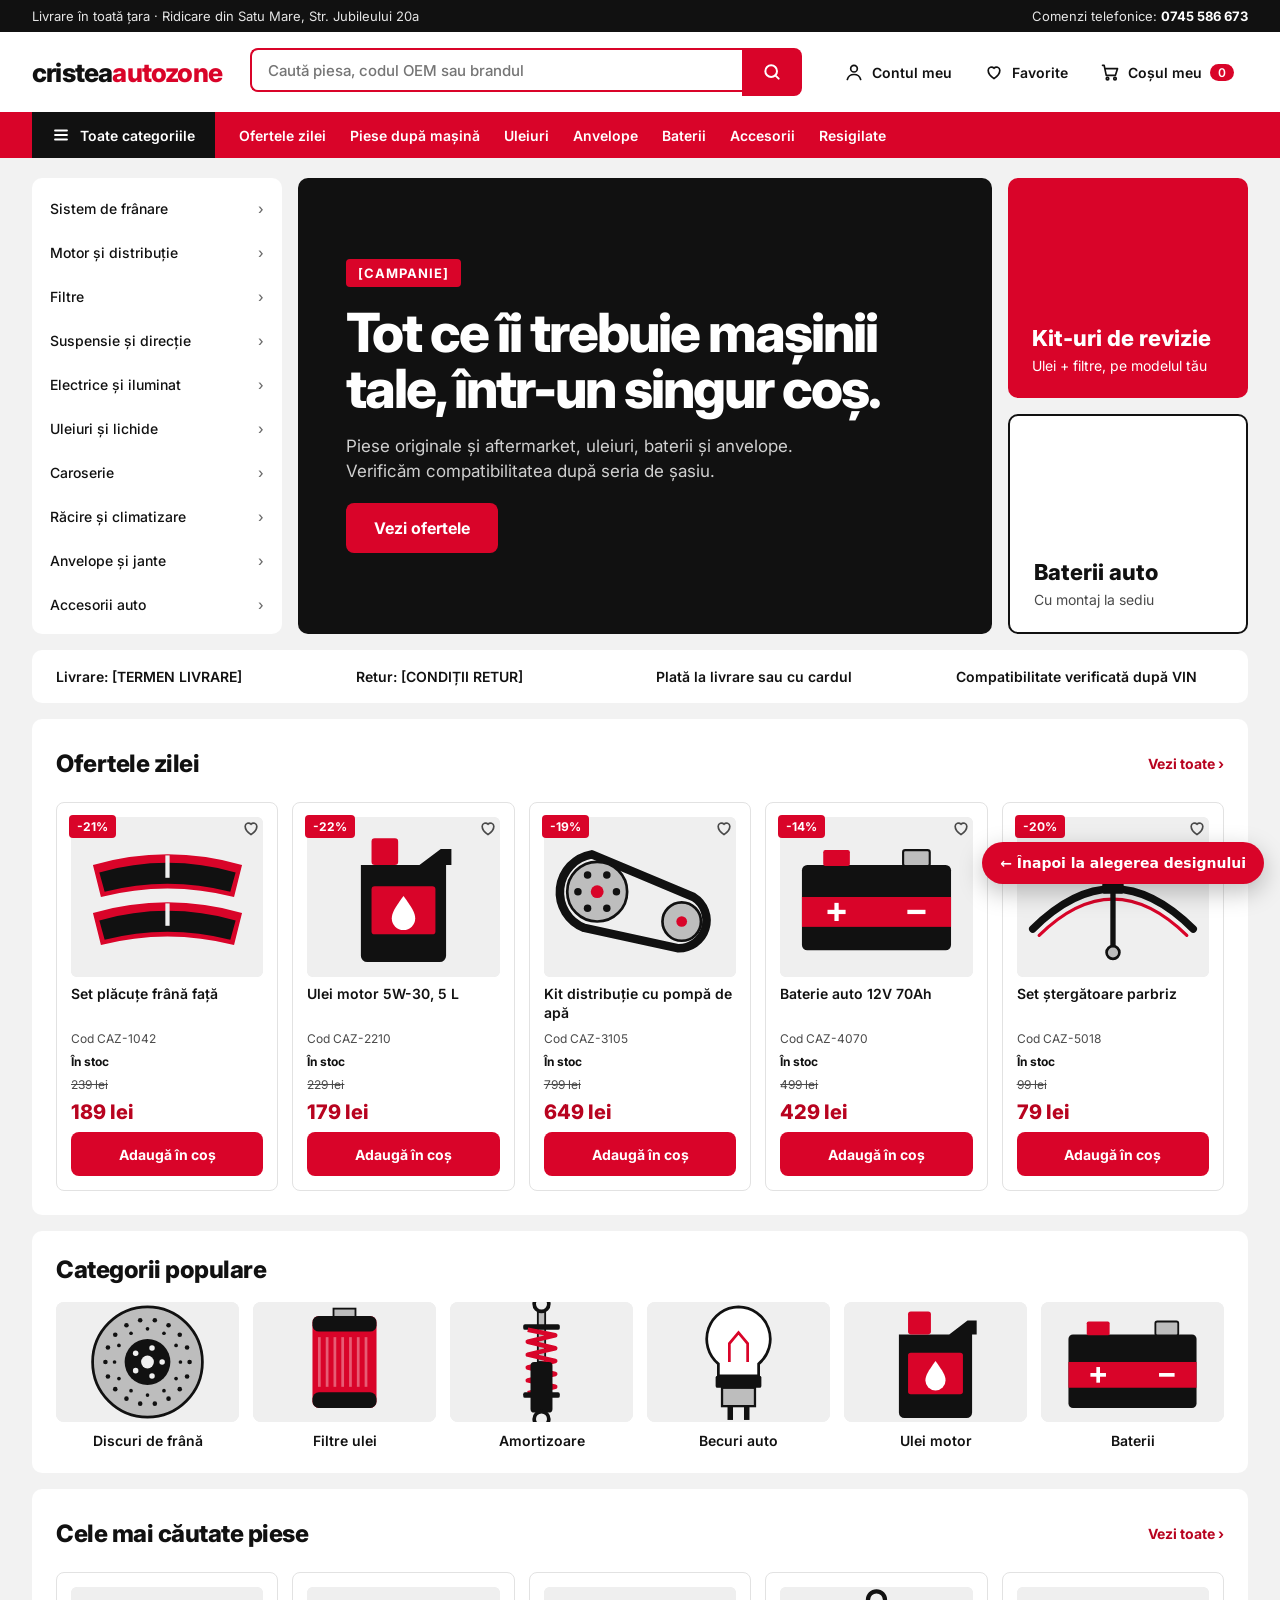
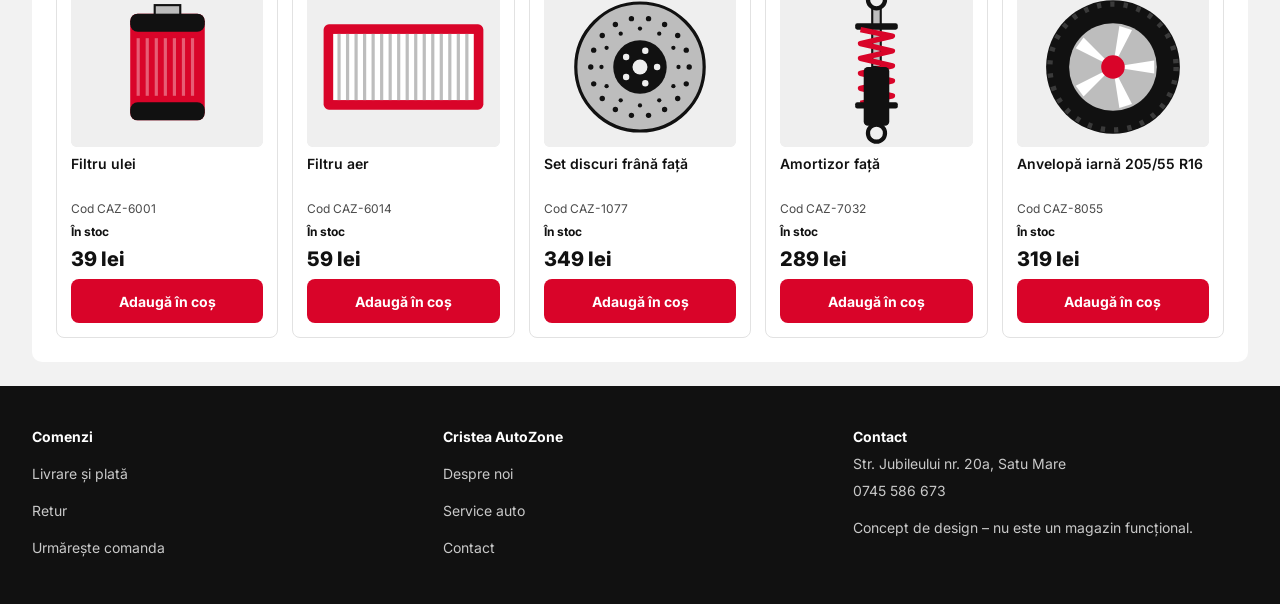
==== designs/01-marketplace/index.html @ bc22bd36 "Portal Brixwave × Cristea AutoZone: 3 design-uri de magazin piese auto Portal de alegere a designulu" ====
<!DOCTYPE html>
<html lang="ro">
<head>
<meta charset="utf-8">
<meta name="viewport" content="width=device-width, initial-scale=1">
<title>Cristea AutoZone · Marketplace clasic</title>
<meta name="robots" content="noindex">
<link rel="preconnect" href="https://fonts.googleapis.com">
<link rel="preconnect" href="https://fonts.gstatic.com" crossorigin>
<link rel="stylesheet" href="https://fonts.googleapis.com/css2?family=Inter:wght@400;500;600;700;800&display=swap">
<link rel="stylesheet" href="../../shared/demo.css">
<style>a:hover{color:#B8031F}</style>
</head>
<body id="top">
<div class="cz" style="width: 100%; background: #F2F2F2; color: #111111; font-family: Inter, system-ui, sans-serif; font-size: 14px">

<div style="background: #111111; color: #E5E5E5; padding: 8px 32px; display: flex; flex-wrap: wrap; justify-content: space-between; gap: 6px 24px; font-size: 13px">
<span>Livrare în toată țara · Ridicare din Satu Mare, Str. Jubileului 20a</span>
<span>Comenzi telefonice: <a href="tel:0745586673" style="color: #FFFFFF; font-weight: 700">0745 586 673</a></span>
</div>

<header style="background: #FFFFFF; padding: 16px 32px; display: flex; flex-wrap: wrap; align-items: center; gap: 14px 28px">
<a href="#top" style="font-weight: 800; font-size: 26px; letter-spacing: -0.8px">cristea<span style="color: #D90429">autozone</span></a>
<form style="flex: 999 1 360px; min-width: 0; display: flex">
<input type="search" aria-label="Caută piese" placeholder="Caută piesa, codul OEM sau brandul" style="flex-grow: 1; min-width: 0; height: 44px; border: 2px solid #D90429; border-right: 0; border-radius: 8px 0 0 8px; padding: 0 16px; font: 500 15px Inter, sans-serif">
<button type="submit" aria-label="Caută" style="width: 60px; height: 48px; background: #D90429; color: #FFFFFF; border: 0; border-radius: 0 8px 8px 0; display: flex; align-items: center; justify-content: center; cursor: pointer">
<svg aria-hidden="true" width="20" height="20" viewBox="0 0 24 24" fill="none" stroke="currentColor" stroke-width="2.4" stroke-linecap="round"><circle cx="11" cy="11" r="7"></circle><path d="M20 20l-4-4"></path></svg>
</button>
</form>
<nav style="display: flex; gap: 4px; font-weight: 600">
<a href="#top" style="height: 48px; padding: 0 14px; display: flex; align-items: center; gap: 8px">
<svg aria-hidden="true" width="20" height="20" viewBox="0 0 24 24" fill="none" stroke="currentColor" stroke-width="2" stroke-linecap="round"><circle cx="12" cy="8" r="4"></circle><path d="M4 21c1-4 4-6 8-6s7 2 8 6"></path></svg>Contul meu</a>
<a href="#top" style="height: 48px; padding: 0 14px; display: flex; align-items: center; gap: 8px">
<svg aria-hidden="true" width="20" height="20" viewBox="0 0 24 24" fill="none" stroke="currentColor" stroke-width="2" stroke-linejoin="round"><path d="M12 20s-7-4.5-7-10a4 4 0 0 1 7-2.5A4 4 0 0 1 19 10c0 5.5-7 10-7 10z"></path></svg>Favorite</a>
<a href="#top" style="height: 48px; padding: 0 14px; display: flex; align-items: center; gap: 8px">
<svg aria-hidden="true" width="20" height="20" viewBox="0 0 24 24" fill="none" stroke="currentColor" stroke-width="2" stroke-linecap="round" stroke-linejoin="round"><path d="M3 4h2l2.5 12h11L21 8H7"></path><circle cx="9" cy="20" r="1.5"></circle><circle cx="18" cy="20" r="1.5"></circle></svg>Coșul meu <span class="cart-count" style="background: #D90429; color: #FFFFFF; border-radius: 999px; padding: 1px 8px; font-size: 12px">0</span></a>
</nav>
</header>

<div style="background: #D90429; color: #FFFFFF; padding: 0 32px; display: flex; flex-wrap: wrap; align-items: center; gap: 0 24px; font-weight: 600">
<a href="#cat" style="background: #111111; color: #FFFFFF; padding: 14px 20px; display: flex; align-items: center; gap: 10px">
<svg aria-hidden="true" width="18" height="18" viewBox="0 0 24 24" fill="none" stroke="currentColor" stroke-width="2.4" stroke-linecap="round"><path d="M4 6h16M4 12h16M4 18h16"></path></svg>Toate categoriile</a>
<a href="#oferte" style="padding: 14px 0; color: #FFFFFF">Ofertele zilei</a>
<a href="#top" style="padding: 14px 0; color: #FFFFFF">Piese după mașină</a>
<a href="#top" style="padding: 14px 0; color: #FFFFFF">Uleiuri</a>
<a href="#top" style="padding: 14px 0; color: #FFFFFF">Anvelope</a>
<a href="#top" style="padding: 14px 0; color: #FFFFFF">Baterii</a>
<a href="#top" style="padding: 14px 0; color: #FFFFFF">Accesorii</a>
<a href="#top" style="padding: 14px 0; color: #FFFFFF">Resigilate</a>
</div>

<section id="cat" style="padding: 20px 32px 0; display: flex; flex-wrap: wrap; gap: 16px; align-items: stretch">
<nav aria-label="Categorii" style="flex: 1 1 250px; max-width: 300px; background: #FFFFFF; border-radius: 10px; padding: 8px 0; display: flex; flex-direction: column">

<a href="#top" style="min-height: 44px; padding: 0 18px; display: flex; align-items: center; justify-content: space-between; font-weight: 500"><span>Sistem de frânare</span><span aria-hidden="true" style="color: #6B6B6B">›</span></a>

<a href="#top" style="min-height: 44px; padding: 0 18px; display: flex; align-items: center; justify-content: space-between; font-weight: 500"><span>Motor și distribuție</span><span aria-hidden="true" style="color: #6B6B6B">›</span></a>

<a href="#top" style="min-height: 44px; padding: 0 18px; display: flex; align-items: center; justify-content: space-between; font-weight: 500"><span>Filtre</span><span aria-hidden="true" style="color: #6B6B6B">›</span></a>

<a href="#top" style="min-height: 44px; padding: 0 18px; display: flex; align-items: center; justify-content: space-between; font-weight: 500"><span>Suspensie și direcție</span><span aria-hidden="true" style="color: #6B6B6B">›</span></a>

<a href="#top" style="min-height: 44px; padding: 0 18px; display: flex; align-items: center; justify-content: space-between; font-weight: 500"><span>Electrice și iluminat</span><span aria-hidden="true" style="color: #6B6B6B">›</span></a>

<a href="#top" style="min-height: 44px; padding: 0 18px; display: flex; align-items: center; justify-content: space-between; font-weight: 500"><span>Uleiuri și lichide</span><span aria-hidden="true" style="color: #6B6B6B">›</span></a>

<a href="#top" style="min-height: 44px; padding: 0 18px; display: flex; align-items: center; justify-content: space-between; font-weight: 500"><span>Caroserie</span><span aria-hidden="true" style="color: #6B6B6B">›</span></a>

<a href="#top" style="min-height: 44px; padding: 0 18px; display: flex; align-items: center; justify-content: space-between; font-weight: 500"><span>Răcire și climatizare</span><span aria-hidden="true" style="color: #6B6B6B">›</span></a>

<a href="#top" style="min-height: 44px; padding: 0 18px; display: flex; align-items: center; justify-content: space-between; font-weight: 500"><span>Anvelope și jante</span><span aria-hidden="true" style="color: #6B6B6B">›</span></a>

<a href="#top" style="min-height: 44px; padding: 0 18px; display: flex; align-items: center; justify-content: space-between; font-weight: 500"><span>Accesorii auto</span><span aria-hidden="true" style="color: #6B6B6B">›</span></a>

</nav>
<div class="hero" style="flex: 999 1 520px; min-width: 0; background: #111111; color: #FFFFFF; border-radius: 10px; padding: 48px; display: flex; flex-direction: column; justify-content: center; gap: 18px; min-height: 380px">
<span style="align-self: flex-start; background: #D90429; font-weight: 700; font-size: 13px; padding: 6px 12px; border-radius: 4px; text-transform: uppercase; letter-spacing: 1px">[CAMPANIE]</span>
<h1 style="margin: 0; font-size: 54px; font-weight: 800; letter-spacing: -2px; line-height: 1.02; max-width: 620px">Tot ce îi trebuie mașinii tale, într-un singur coș.</h1>
<p style="margin: 0; font-size: 17px; color: #D0D0D0; max-width: 520px; line-height: 1.5">Piese originale și aftermarket, uleiuri, baterii și anvelope. Verificăm compatibilitatea după seria de șasiu.</p>
<a href="#oferte" style="align-self: flex-start; height: 50px; padding: 0 28px; display: flex; align-items: center; background: #D90429; color: #FFFFFF; border-radius: 8px; font-weight: 700; font-size: 16px">Vezi ofertele</a>
</div>
<div style="flex: 1 1 240px; display: flex; flex-direction: column; gap: 16px">
<a href="#top" style="flex: 1 1 160px; background: #D90429; color: #FFFFFF; border-radius: 10px; padding: 24px; display: flex; flex-direction: column; justify-content: flex-end; gap: 6px"><span style="font-weight: 800; font-size: 22px; line-height: 1.15">Kit-uri de revizie</span><span>Ulei + filtre, pe modelul tău</span></a>
<a href="#top" style="flex: 1 1 160px; background: #FFFFFF; border-radius: 10px; padding: 24px; display: flex; flex-direction: column; justify-content: flex-end; gap: 6px; border: 2px solid #111111"><span style="font-weight: 800; font-size: 22px; line-height: 1.15">Baterii auto</span><span style="color: #4A4A4A">Cu montaj la sediu</span></a>
</div>
</section>

<section style="margin: 16px 32px 0; background: #FFFFFF; border-radius: 10px; padding: 18px 24px; display: flex; flex-wrap: wrap; gap: 12px 32px; font-weight: 600">
<span style="flex: 1 1 200px">Livrare: [TERMEN LIVRARE]</span>
<span style="flex: 1 1 200px">Retur: [CONDIȚII RETUR]</span>
<span style="flex: 1 1 200px">Plată la livrare sau cu cardul</span>
<span style="flex: 1 1 200px">Compatibilitate verificată după VIN</span>
</section>

<section id="oferte" style="margin: 16px 32px 0; background: #FFFFFF; border-radius: 10px; padding: 24px; display: flex; flex-direction: column; gap: 18px">
<div style="display: flex; flex-wrap: wrap; align-items: center; justify-content: space-between; gap: 10px">
<h2 style="margin: 0; font-size: 24px; font-weight: 800; letter-spacing: -0.5px">Ofertele zilei</h2>
<a href="#top" style="font-weight: 700; color: #B8031F; padding: 12px 0">Vezi toate ›</a>
</div>
<div style="display: flex; flex-wrap: wrap; gap: 14px">

<article style="flex: 1 1 210px; min-width: 0; border: 1px solid #E2E2E2; border-radius: 8px; padding: 14px; display: flex; flex-direction: column; gap: 8px; position: relative">
<span style="position: absolute; top: 12px; left: 12px; background: #D90429; color: #FFFFFF; font-weight: 700; font-size: 12px; padding: 4px 8px; border-radius: 4px">-21%</span>
<button type="button" aria-label="Adaugă la favorite" style="position: absolute; top: 4px; right: 4px; width: 44px; height: 44px; border: 0; background: transparent; color: #4A4A4A; cursor: pointer"><svg aria-hidden="true" width="20" height="20" viewBox="0 0 24 24" fill="none" stroke="currentColor" stroke-width="2" stroke-linejoin="round"><path d="M12 20s-7-4.5-7-10a4 4 0 0 1 7-2.5A4 4 0 0 1 19 10c0 5.5-7 10-7 10z"></path></svg></button>
<img src="../../shared/piese/placute.svg" alt="Set plăcuțe frână față" style="width: 100%; height: 160px; object-fit: cover; background: #EFEFEF; border-radius: 6px">
<div style="font-weight: 600; line-height: 1.35; min-height: 38px">Set plăcuțe frână față</div>
<div style="font-size: 12px; color: #4A4A4A">Cod CAZ-1042</div>
<div style="font-size: 12px; font-weight: 700">În stoc</div>
<div style="font-size: 12px; color: #4A4A4A; text-decoration: line-through">239 lei</div>
<div style="font-weight: 800; font-size: 20px; color: #B8031F">189 lei</div>
<button type="button" data-cart style="height: 44px; background: #D90429; color: #FFFFFF; border: 0; border-radius: 8px; font: 700 14px Inter, sans-serif; cursor: pointer">Adaugă în coș</button>
</article>

<article style="flex: 1 1 210px; min-width: 0; border: 1px solid #E2E2E2; border-radius: 8px; padding: 14px; display: flex; flex-direction: column; gap: 8px; position: relative">
<span style="position: absolute; top: 12px; left: 12px; background: #D90429; color: #FFFFFF; font-weight: 700; font-size: 12px; padding: 4px 8px; border-radius: 4px">-22%</span>
<button type="button" aria-label="Adaugă la favorite" style="position: absolute; top: 4px; right: 4px; width: 44px; height: 44px; border: 0; background: transparent; color: #4A4A4A; cursor: pointer"><svg aria-hidden="true" width="20" height="20" viewBox="0 0 24 24" fill="none" stroke="currentColor" stroke-width="2" stroke-linejoin="round"><path d="M12 20s-7-4.5-7-10a4 4 0 0 1 7-2.5A4 4 0 0 1 19 10c0 5.5-7 10-7 10z"></path></svg></button>
<img src="../../shared/piese/ulei.svg" alt="Ulei motor 5W-30, 5 L" style="width: 100%; height: 160px; object-fit: cover; background: #EFEFEF; border-radius: 6px">
<div style="font-weight: 600; line-height: 1.35; min-height: 38px">Ulei motor 5W-30, 5 L</div>
<div style="font-size: 12px; color: #4A4A4A">Cod CAZ-2210</div>
<div style="font-size: 12px; font-weight: 700">În stoc</div>
<div style="font-size: 12px; color: #4A4A4A; text-decoration: line-through">229 lei</div>
<div style="font-weight: 800; font-size: 20px; color: #B8031F">179 lei</div>
<button type="button" data-cart style="height: 44px; background: #D90429; color: #FFFFFF; border: 0; border-radius: 8px; font: 700 14px Inter, sans-serif; cursor: pointer">Adaugă în coș</button>
</article>

<article style="flex: 1 1 210px; min-width: 0; border: 1px solid #E2E2E2; border-radius: 8px; padding: 14px; display: flex; flex-direction: column; gap: 8px; position: relative">
<span style="position: absolute; top: 12px; left: 12px; background: #D90429; color: #FFFFFF; font-weight: 700; font-size: 12px; padding: 4px 8px; border-radius: 4px">-19%</span>
<button type="button" aria-label="Adaugă la favorite" style="position: absolute; top: 4px; right: 4px; width: 44px; height: 44px; border: 0; background: transparent; color: #4A4A4A; cursor: pointer"><svg aria-hidden="true" width="20" height="20" viewBox="0 0 24 24" fill="none" stroke="currentColor" stroke-width="2" stroke-linejoin="round"><path d="M12 20s-7-4.5-7-10a4 4 0 0 1 7-2.5A4 4 0 0 1 19 10c0 5.5-7 10-7 10z"></path></svg></button>
<img src="../../shared/piese/distributie.svg" alt="Kit distribuție cu pompă de apă" style="width: 100%; height: 160px; object-fit: cover; background: #EFEFEF; border-radius: 6px">
<div style="font-weight: 600; line-height: 1.35; min-height: 38px">Kit distribuție cu pompă de apă</div>
<div style="font-size: 12px; color: #4A4A4A">Cod CAZ-3105</div>
<div style="font-size: 12px; font-weight: 700">În stoc</div>
<div style="font-size: 12px; color: #4A4A4A; text-decoration: line-through">799 lei</div>
<div style="font-weight: 800; font-size: 20px; color: #B8031F">649 lei</div>
<button type="button" data-cart style="height: 44px; background: #D90429; color: #FFFFFF; border: 0; border-radius: 8px; font: 700 14px Inter, sans-serif; cursor: pointer">Adaugă în coș</button>
</article>

<article style="flex: 1 1 210px; min-width: 0; border: 1px solid #E2E2E2; border-radius: 8px; padding: 14px; display: flex; flex-direction: column; gap: 8px; position: relative">
<span style="position: absolute; top: 12px; left: 12px; background: #D90429; color: #FFFFFF; font-weight: 700; font-size: 12px; padding: 4px 8px; border-radius: 4px">-14%</span>
<button type="button" aria-label="Adaugă la favorite" style="position: absolute; top: 4px; right: 4px; width: 44px; height: 44px; border: 0; background: transparent; color: #4A4A4A; cursor: pointer"><svg aria-hidden="true" width="20" height="20" viewBox="0 0 24 24" fill="none" stroke="currentColor" stroke-width="2" stroke-linejoin="round"><path d="M12 20s-7-4.5-7-10a4 4 0 0 1 7-2.5A4 4 0 0 1 19 10c0 5.5-7 10-7 10z"></path></svg></button>
<img src="../../shared/piese/baterie.svg" alt="Baterie auto 12V 70Ah" style="width: 100%; height: 160px; object-fit: cover; background: #EFEFEF; border-radius: 6px">
<div style="font-weight: 600; line-height: 1.35; min-height: 38px">Baterie auto 12V 70Ah</div>
<div style="font-size: 12px; color: #4A4A4A">Cod CAZ-4070</div>
<div style="font-size: 12px; font-weight: 700">În stoc</div>
<div style="font-size: 12px; color: #4A4A4A; text-decoration: line-through">499 lei</div>
<div style="font-weight: 800; font-size: 20px; color: #B8031F">429 lei</div>
<button type="button" data-cart style="height: 44px; background: #D90429; color: #FFFFFF; border: 0; border-radius: 8px; font: 700 14px Inter, sans-serif; cursor: pointer">Adaugă în coș</button>
</article>

<article style="flex: 1 1 210px; min-width: 0; border: 1px solid #E2E2E2; border-radius: 8px; padding: 14px; display: flex; flex-direction: column; gap: 8px; position: relative">
<span style="position: absolute; top: 12px; left: 12px; background: #D90429; color: #FFFFFF; font-weight: 700; font-size: 12px; padding: 4px 8px; border-radius: 4px">-20%</span>
<button type="button" aria-label="Adaugă la favorite" style="position: absolute; top: 4px; right: 4px; width: 44px; height: 44px; border: 0; background: transparent; color: #4A4A4A; cursor: pointer"><svg aria-hidden="true" width="20" height="20" viewBox="0 0 24 24" fill="none" stroke="currentColor" stroke-width="2" stroke-linejoin="round"><path d="M12 20s-7-4.5-7-10a4 4 0 0 1 7-2.5A4 4 0 0 1 19 10c0 5.5-7 10-7 10z"></path></svg></button>
<img src="../../shared/piese/stergatoare.svg" alt="Set ștergătoare parbriz" style="width: 100%; height: 160px; object-fit: cover; background: #EFEFEF; border-radius: 6px">
<div style="font-weight: 600; line-height: 1.35; min-height: 38px">Set ștergătoare parbriz</div>
<div style="font-size: 12px; color: #4A4A4A">Cod CAZ-5018</div>
<div style="font-size: 12px; font-weight: 700">În stoc</div>
<div style="font-size: 12px; color: #4A4A4A; text-decoration: line-through">99 lei</div>
<div style="font-weight: 800; font-size: 20px; color: #B8031F">79 lei</div>
<button type="button" data-cart style="height: 44px; background: #D90429; color: #FFFFFF; border: 0; border-radius: 8px; font: 700 14px Inter, sans-serif; cursor: pointer">Adaugă în coș</button>
</article>

</div>
</section>

<section style="margin: 16px 32px 0; background: #FFFFFF; border-radius: 10px; padding: 24px; display: flex; flex-direction: column; gap: 18px">
<h2 style="margin: 0; font-size: 24px; font-weight: 800; letter-spacing: -0.5px">Categorii populare</h2>
<div style="display: flex; flex-wrap: wrap; gap: 14px">

<a href="#top" style="flex: 1 1 170px; min-width: 0; display: flex; flex-direction: column; gap: 10px; align-items: center; text-align: center; font-weight: 600">
<img src="../../shared/piese/disc.svg" alt="" style="width: 100%; height: 120px; object-fit: cover; background: #EFEFEF; border-radius: 8px">
<span>Discuri de frână</span>
</a>

<a href="#top" style="flex: 1 1 170px; min-width: 0; display: flex; flex-direction: column; gap: 10px; align-items: center; text-align: center; font-weight: 600">
<img src="../../shared/piese/filtru-ulei.svg" alt="" style="width: 100%; height: 120px; object-fit: cover; background: #EFEFEF; border-radius: 8px">
<span>Filtre ulei</span>
</a>

<a href="#top" style="flex: 1 1 170px; min-width: 0; display: flex; flex-direction: column; gap: 10px; align-items: center; text-align: center; font-weight: 600">
<img src="../../shared/piese/amortizor.svg" alt="" style="width: 100%; height: 120px; object-fit: cover; background: #EFEFEF; border-radius: 8px">
<span>Amortizoare</span>
</a>

<a href="#top" style="flex: 1 1 170px; min-width: 0; display: flex; flex-direction: column; gap: 10px; align-items: center; text-align: center; font-weight: 600">
<img src="../../shared/piese/bec.svg" alt="" style="width: 100%; height: 120px; object-fit: cover; background: #EFEFEF; border-radius: 8px">
<span>Becuri auto</span>
</a>

<a href="#top" style="flex: 1 1 170px; min-width: 0; display: flex; flex-direction: column; gap: 10px; align-items: center; text-align: center; font-weight: 600">
<img src="../../shared/piese/ulei.svg" alt="" style="width: 100%; height: 120px; object-fit: cover; background: #EFEFEF; border-radius: 8px">
<span>Ulei motor</span>
</a>

<a href="#top" style="flex: 1 1 170px; min-width: 0; display: flex; flex-direction: column; gap: 10px; align-items: center; text-align: center; font-weight: 600">
<img src="../../shared/piese/baterie.svg" alt="" style="width: 100%; height: 120px; object-fit: cover; background: #EFEFEF; border-radius: 8px">
<span>Baterii</span>
</a>

</div>
</section>

<section style="margin: 16px 32px 0; background: #FFFFFF; border-radius: 10px; padding: 24px; display: flex; flex-direction: column; gap: 18px">
<div style="display: flex; flex-wrap: wrap; align-items: center; justify-content: space-between; gap: 10px">
<h2 style="margin: 0; font-size: 24px; font-weight: 800; letter-spacing: -0.5px">Cele mai căutate piese</h2>
<a href="#top" style="font-weight: 700; color: #B8031F; padding: 12px 0">Vezi toate ›</a>
</div>
<div style="display: flex; flex-wrap: wrap; gap: 14px">

<article style="flex: 1 1 210px; min-width: 0; border: 1px solid #E2E2E2; border-radius: 8px; padding: 14px; display: flex; flex-direction: column; gap: 8px">
<img src="../../shared/piese/filtru-ulei.svg" alt="Filtru ulei" style="width: 100%; height: 160px; object-fit: cover; background: #EFEFEF; border-radius: 6px">
<div style="font-weight: 600; line-height: 1.35; min-height: 38px">Filtru ulei</div>
<div style="font-size: 12px; color: #4A4A4A">Cod CAZ-6001</div>
<div style="font-size: 12px; font-weight: 700">În stoc</div>
<div style="font-weight: 800; font-size: 20px">39 lei</div>
<button type="button" data-cart style="height: 44px; background: #D90429; color: #FFFFFF; border: 0; border-radius: 8px; font: 700 14px Inter, sans-serif; cursor: pointer">Adaugă în coș</button>
</article>

<article style="flex: 1 1 210px; min-width: 0; border: 1px solid #E2E2E2; border-radius: 8px; padding: 14px; display: flex; flex-direction: column; gap: 8px">
<img src="../../shared/piese/filtru-aer.svg" alt="Filtru aer" style="width: 100%; height: 160px; object-fit: cover; background: #EFEFEF; border-radius: 6px">
<div style="font-weight: 600; line-height: 1.35; min-height: 38px">Filtru aer</div>
<div style="font-size: 12px; color: #4A4A4A">Cod CAZ-6014</div>
<div style="font-size: 12px; font-weight: 700">În stoc</div>
<div style="font-weight: 800; font-size: 20px">59 lei</div>
<button type="button" data-cart style="height: 44px; background: #D90429; color: #FFFFFF; border: 0; border-radius: 8px; font: 700 14px Inter, sans-serif; cursor: pointer">Adaugă în coș</button>
</article>

<article style="flex: 1 1 210px; min-width: 0; border: 1px solid #E2E2E2; border-radius: 8px; padding: 14px; display: flex; flex-direction: column; gap: 8px">
<img src="../../shared/piese/disc.svg" alt="Set discuri frână față" style="width: 100%; height: 160px; object-fit: cover; background: #EFEFEF; border-radius: 6px">
<div style="font-weight: 600; line-height: 1.35; min-height: 38px">Set discuri frână față</div>
<div style="font-size: 12px; color: #4A4A4A">Cod CAZ-1077</div>
<div style="font-size: 12px; font-weight: 700">În stoc</div>
<div style="font-weight: 800; font-size: 20px">349 lei</div>
<button type="button" data-cart style="height: 44px; background: #D90429; color: #FFFFFF; border: 0; border-radius: 8px; font: 700 14px Inter, sans-serif; cursor: pointer">Adaugă în coș</button>
</article>

<article style="flex: 1 1 210px; min-width: 0; border: 1px solid #E2E2E2; border-radius: 8px; padding: 14px; display: flex; flex-direction: column; gap: 8px">
<img src="../../shared/piese/amortizor.svg" alt="Amortizor față" style="width: 100%; height: 160px; object-fit: cover; background: #EFEFEF; border-radius: 6px">
<div style="font-weight: 600; line-height: 1.35; min-height: 38px">Amortizor față</div>
<div style="font-size: 12px; color: #4A4A4A">Cod CAZ-7032</div>
<div style="font-size: 12px; font-weight: 700">În stoc</div>
<div style="font-weight: 800; font-size: 20px">289 lei</div>
<button type="button" data-cart style="height: 44px; background: #D90429; color: #FFFFFF; border: 0; border-radius: 8px; font: 700 14px Inter, sans-serif; cursor: pointer">Adaugă în coș</button>
</article>

<article style="flex: 1 1 210px; min-width: 0; border: 1px solid #E2E2E2; border-radius: 8px; padding: 14px; display: flex; flex-direction: column; gap: 8px">
<img src="../../shared/piese/anvelopa.svg" alt="Anvelopă iarnă 205/55 R16" style="width: 100%; height: 160px; object-fit: cover; background: #EFEFEF; border-radius: 6px">
<div style="font-weight: 600; line-height: 1.35; min-height: 38px">Anvelopă iarnă 205/55 R16</div>
<div style="font-size: 12px; color: #4A4A4A">Cod CAZ-8055</div>
<div style="font-size: 12px; font-weight: 700">În stoc</div>
<div style="font-weight: 800; font-size: 20px">319 lei</div>
<button type="button" data-cart style="height: 44px; background: #D90429; color: #FFFFFF; border: 0; border-radius: 8px; font: 700 14px Inter, sans-serif; cursor: pointer">Adaugă în coș</button>
</article>

</div>
</section>

<footer style="margin-top: 24px; background: #111111; color: #C9C9C9; padding: 40px 32px; display: flex; flex-wrap: wrap; gap: 28px 56px; line-height: 1.5">
<div style="flex: 1 1 220px; display: flex; flex-direction: column; gap: 4px"><span style="font-weight: 700; color: #FFFFFF; padding-bottom: 6px">Comenzi</span><a href="#top" style="padding: 6px 0">Livrare și plată</a><a href="#top" style="padding: 6px 0">Retur</a><a href="#top" style="padding: 6px 0">Urmărește comanda</a></div>
<div style="flex: 1 1 220px; display: flex; flex-direction: column; gap: 4px"><span style="font-weight: 700; color: #FFFFFF; padding-bottom: 6px">Cristea AutoZone</span><a href="#top" style="padding: 6px 0">Despre noi</a><a href="#top" style="padding: 6px 0">Service auto</a><a href="#top" style="padding: 6px 0">Contact</a></div>
<div style="flex: 1 1 260px; display: flex; flex-direction: column; gap: 6px"><span style="font-weight: 700; color: #FFFFFF">Contact</span><span>Str. Jubileului nr. 20a, Satu Mare</span><span>0745 586 673</span><span style="padding-top: 10px">Concept de design – nu este un magazin funcțional.</span></div>
</footer>

</div>

<script src="../../shared/demo.js"></script>
</body>
</html>
---- shared/demo.css ----
/* Comun pentru cele 3 concepte: reset + adaptare pe telefon + elemente demo */
*,*::before,*::after{box-sizing:border-box}
body{margin:0}
a{color:inherit;text-decoration:none}
img{max-width:100%}
button,input,select{color:#111}
:focus-visible{outline:3px solid #D90429;outline-offset:2px}
@media (max-width:720px){
  .cz > header,.cz > nav,.cz > form,.cz > div,.cz > section,.cz > footer{padding-left:16px!important;padding-right:16px!important}
  .cz > section[style*="margin"]{margin-left:12px!important;margin-right:12px!important}
  .cz h1{font-size:36px!important;letter-spacing:-1px!important}
  .cz h2{font-size:24px!important}
  .cz .hero{padding:24px!important;min-height:0!important}
  .cz #cat > nav{max-width:none!important}
  .cz > nav,.cz > div[style*="#D90429"]{flex-wrap:nowrap!important;overflow-x:auto;white-space:nowrap}
}
.demo-toast{position:fixed;left:50%;bottom:24px;transform:translate(-50%,20px);opacity:0;background:#111;color:#fff;font:600 14px/1.3 system-ui,sans-serif;padding:12px 18px;border-radius:10px;box-shadow:0 10px 30px rgba(0,0,0,.25);transition:.25s;z-index:50;pointer-events:none}
.demo-toast.on{opacity:1;transform:translate(-50%,0)}
.demo-back{position:fixed;right:16px;bottom:16px;z-index:40;background:#D90429;color:#fff!important;font:700 14px/1 system-ui,sans-serif;padding:14px 18px;border-radius:999px;box-shadow:0 8px 24px rgba(0,0,0,.25)}
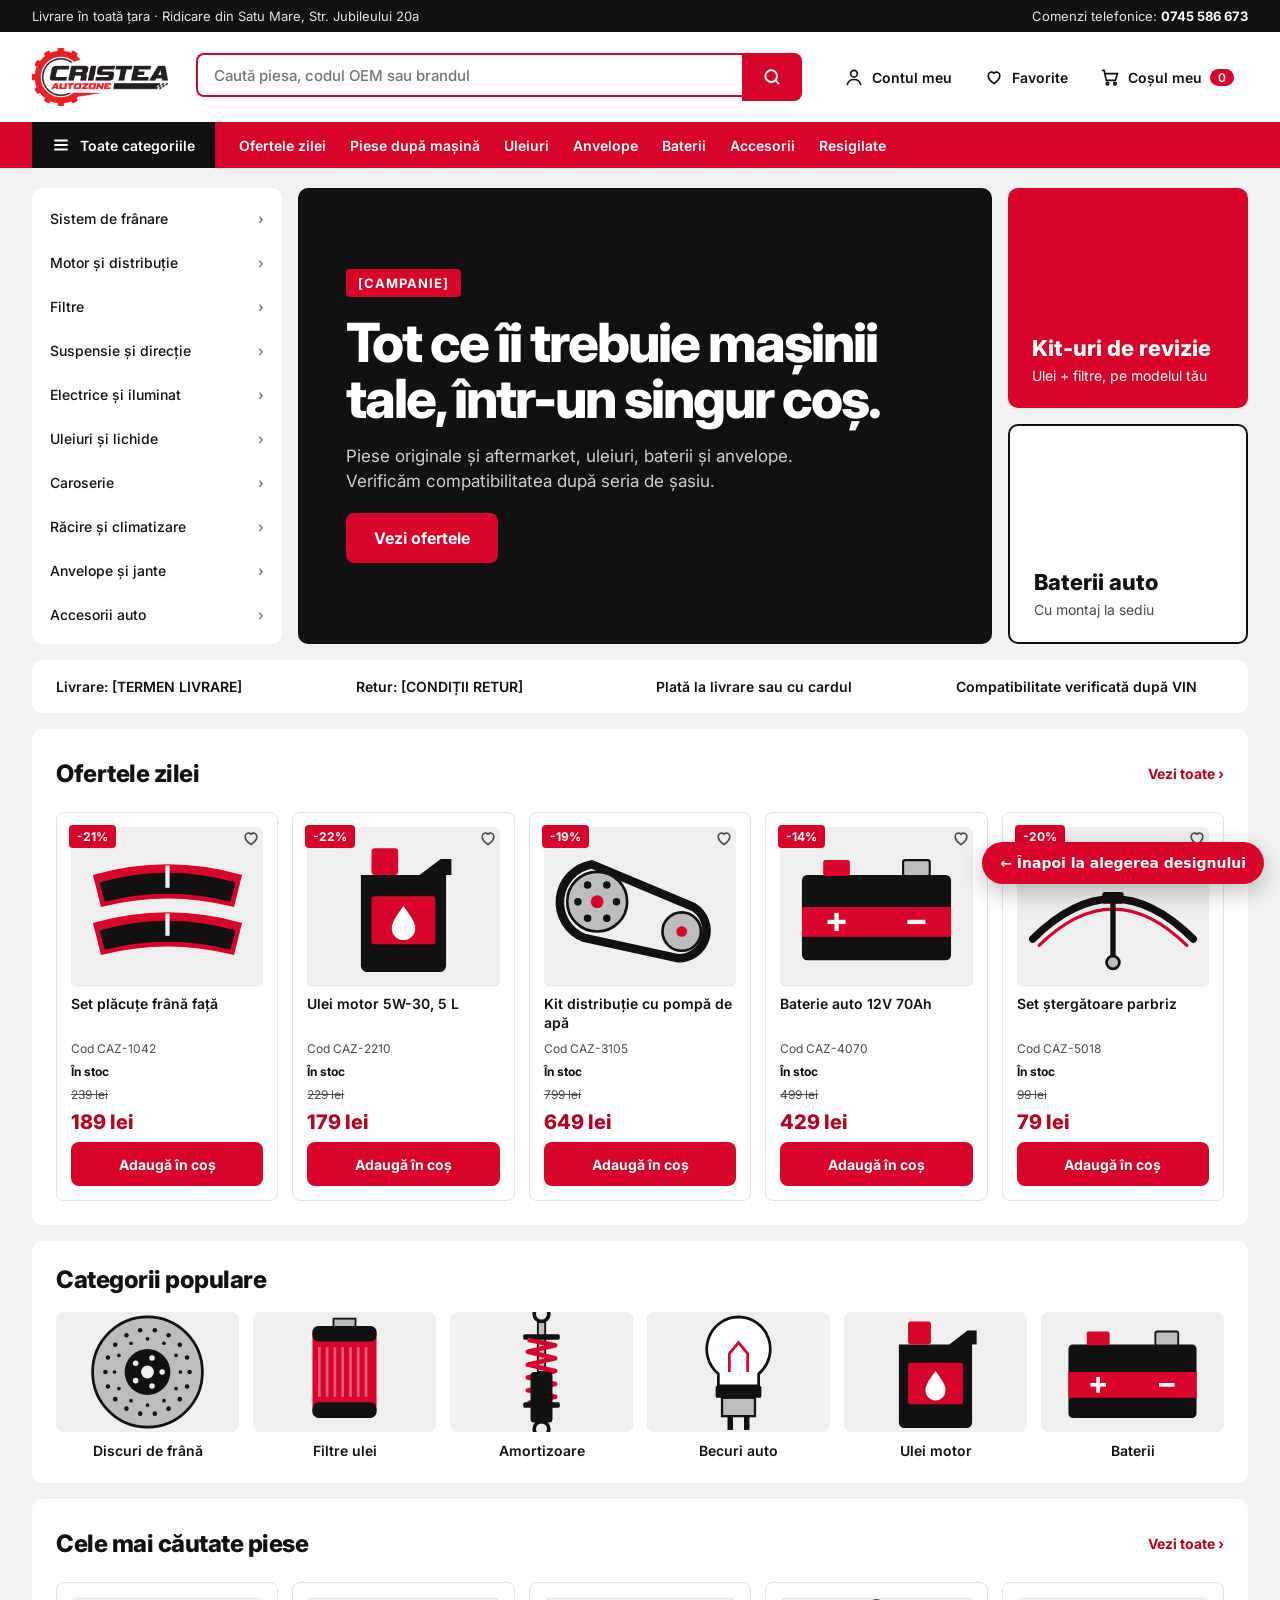
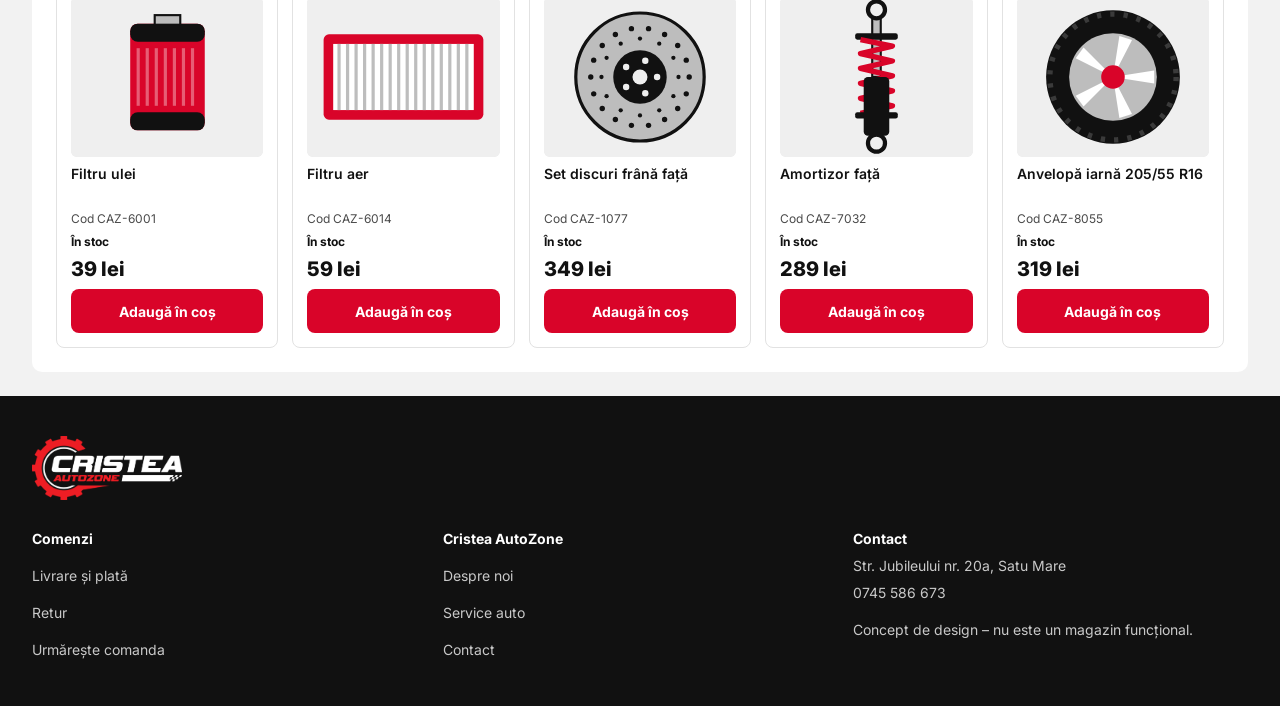
==== commit 07ea49f2: "Adaugă logo-ul Cristea AutoZone în portal și în cele 3 design-uri Logo original pe fundal deschis, v" ====
--- a/designs/01-marketplace/index.html
+++ b/designs/01-marketplace/index.html
@@ -8,6 +8,7 @@
 <link rel="preconnect" href="https://fonts.googleapis.com">
 <link rel="preconnect" href="https://fonts.gstatic.com" crossorigin>
 <link rel="stylesheet" href="https://fonts.googleapis.com/css2?family=Inter:wght@400;500;600;700;800&display=swap">
+<link rel="icon" href="../../shared/favicon.png">
 <link rel="stylesheet" href="../../shared/demo.css">
 <style>a:hover{color:#B8031F}</style>
 </head>
@@ -20,7 +21,7 @@
 </div>
 
 <header style="background: #FFFFFF; padding: 16px 32px; display: flex; flex-wrap: wrap; align-items: center; gap: 14px 28px">
-<a href="#top" style="font-weight: 800; font-size: 26px; letter-spacing: -0.8px">cristea<span style="color: #D90429">autozone</span></a>
+<a href="#top" aria-label="Cristea AutoZone, prima pagină"><img src="../../shared/logo.png" alt="Cristea AutoZone" style="display: block; height: 58px; width: auto"></a>
 <form style="flex: 999 1 360px; min-width: 0; display: flex">
 <input type="search" aria-label="Caută piese" placeholder="Caută piesa, codul OEM sau brandul" style="flex-grow: 1; min-width: 0; height: 44px; border: 2px solid #D90429; border-right: 0; border-radius: 8px 0 0 8px; padding: 0 16px; font: 500 15px Inter, sans-serif">
 <button type="submit" aria-label="Caută" style="width: 60px; height: 48px; background: #D90429; color: #FFFFFF; border: 0; border-radius: 0 8px 8px 0; display: flex; align-items: center; justify-content: center; cursor: pointer">
@@ -255,6 +256,7 @@
 </section>
 
 <footer style="margin-top: 24px; background: #111111; color: #C9C9C9; padding: 40px 32px; display: flex; flex-wrap: wrap; gap: 28px 56px; line-height: 1.5">
+<div style="flex: 1 1 100%"><img src="../../shared/logo-alb.png" alt="Cristea AutoZone" style="display: block; height: 64px; width: auto"></div>
 <div style="flex: 1 1 220px; display: flex; flex-direction: column; gap: 4px"><span style="font-weight: 700; color: #FFFFFF; padding-bottom: 6px">Comenzi</span><a href="#top" style="padding: 6px 0">Livrare și plată</a><a href="#top" style="padding: 6px 0">Retur</a><a href="#top" style="padding: 6px 0">Urmărește comanda</a></div>
 <div style="flex: 1 1 220px; display: flex; flex-direction: column; gap: 4px"><span style="font-weight: 700; color: #FFFFFF; padding-bottom: 6px">Cristea AutoZone</span><a href="#top" style="padding: 6px 0">Despre noi</a><a href="#top" style="padding: 6px 0">Service auto</a><a href="#top" style="padding: 6px 0">Contact</a></div>
 <div style="flex: 1 1 260px; display: flex; flex-direction: column; gap: 6px"><span style="font-weight: 700; color: #FFFFFF">Contact</span><span>Str. Jubileului nr. 20a, Satu Mare</span><span>0745 586 673</span><span style="padding-top: 10px">Concept de design – nu este un magazin funcțional.</span></div>
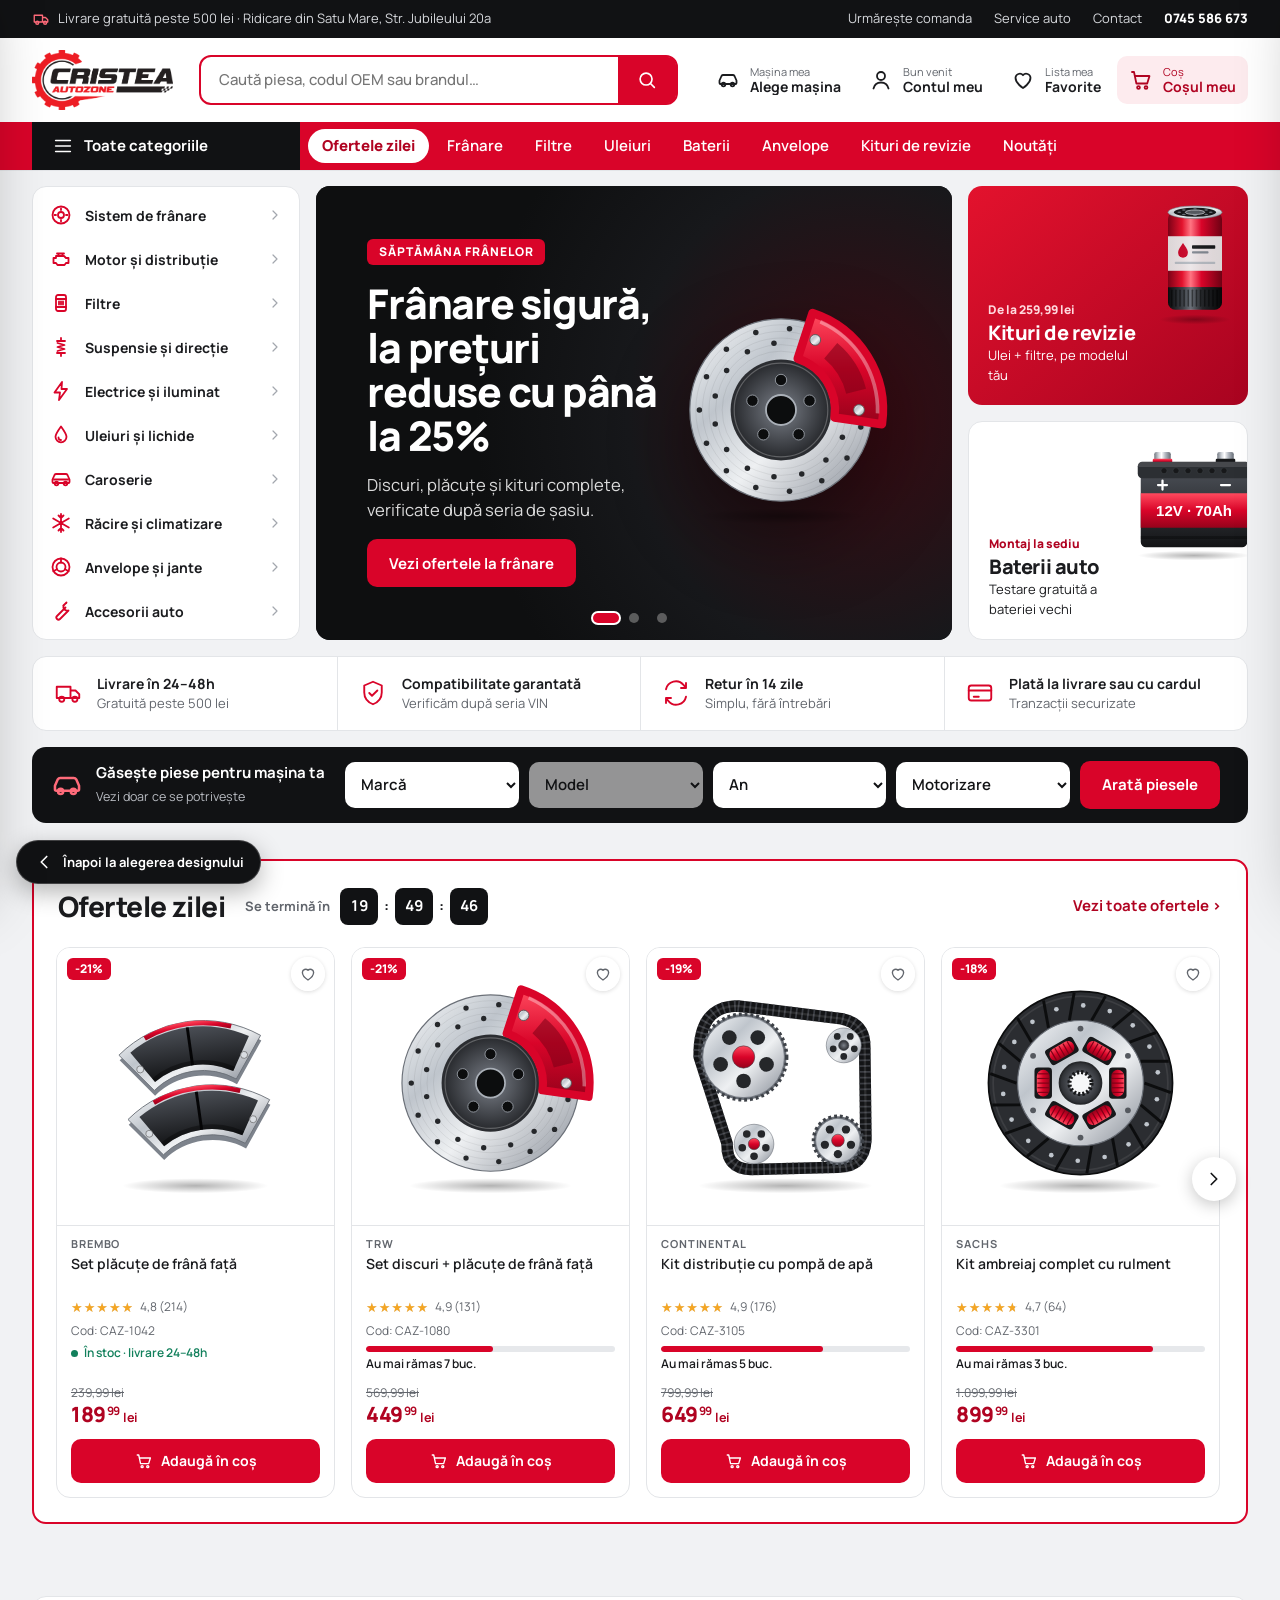
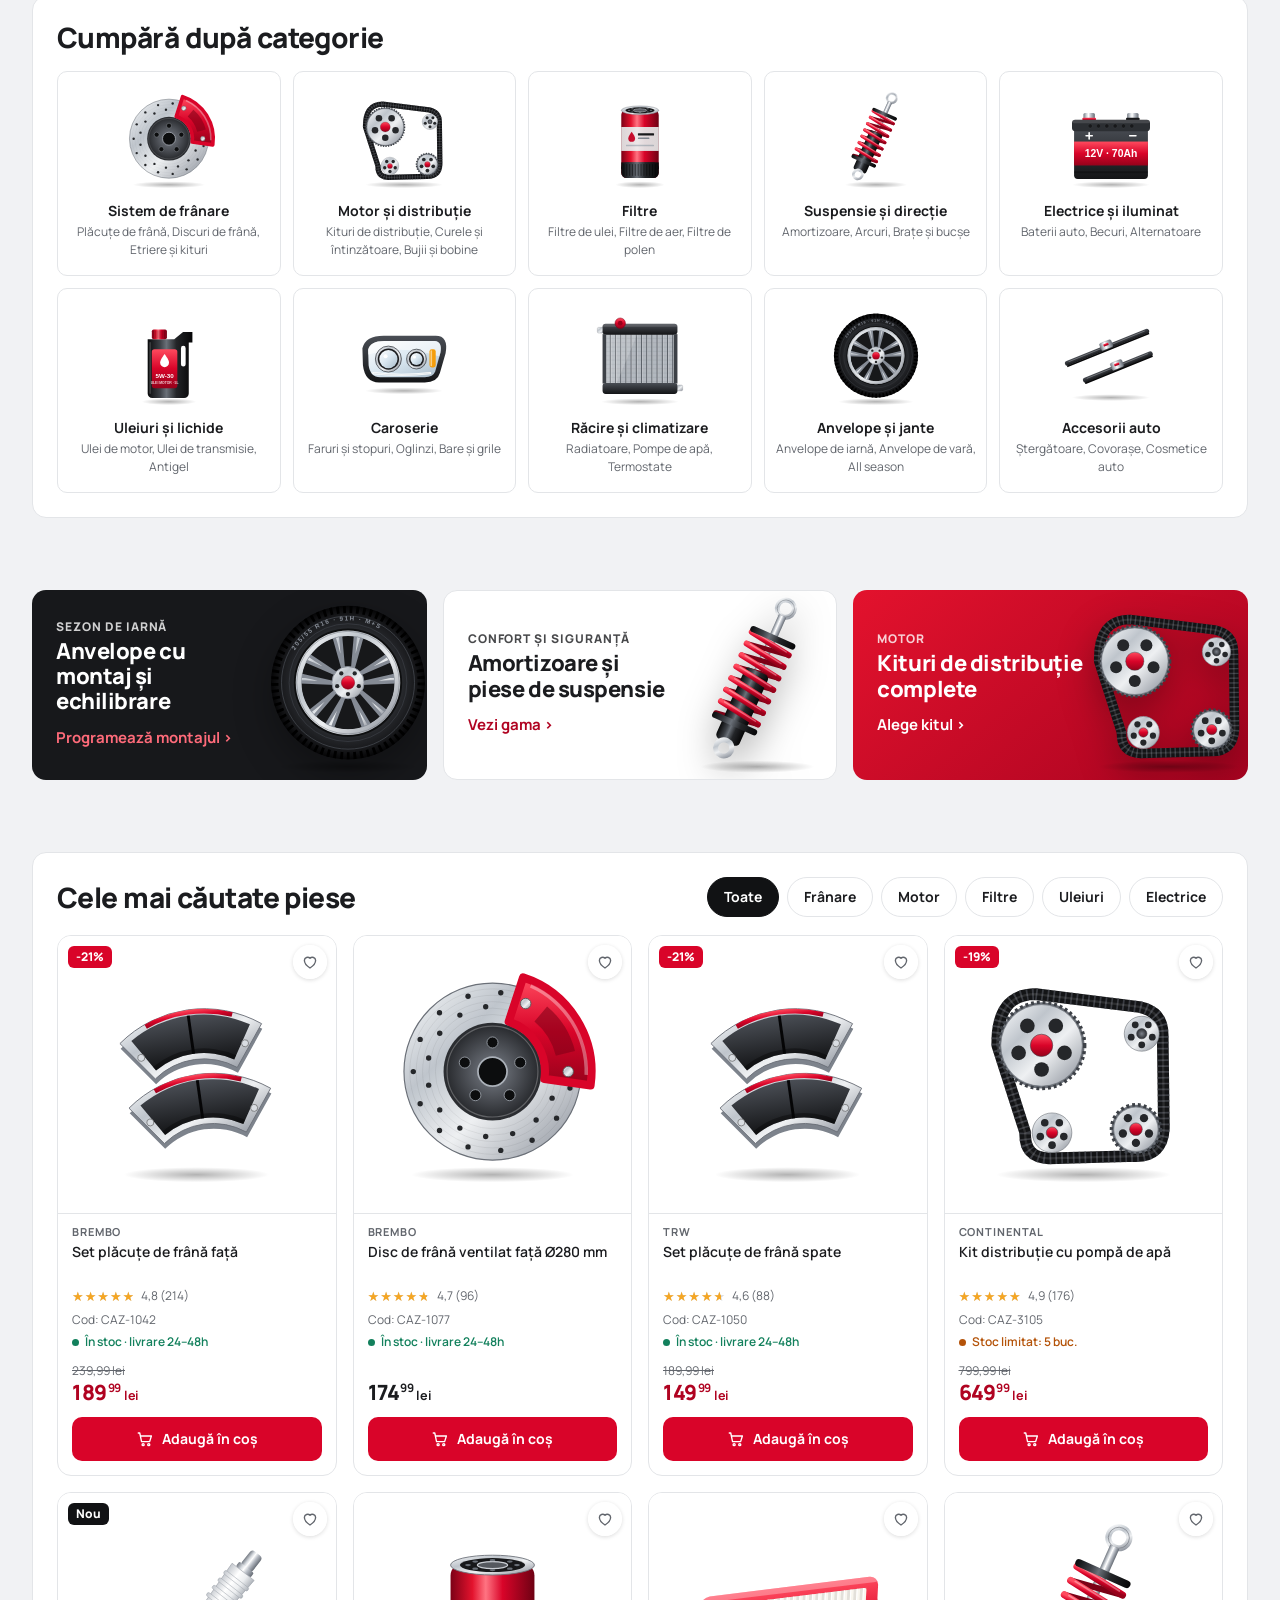
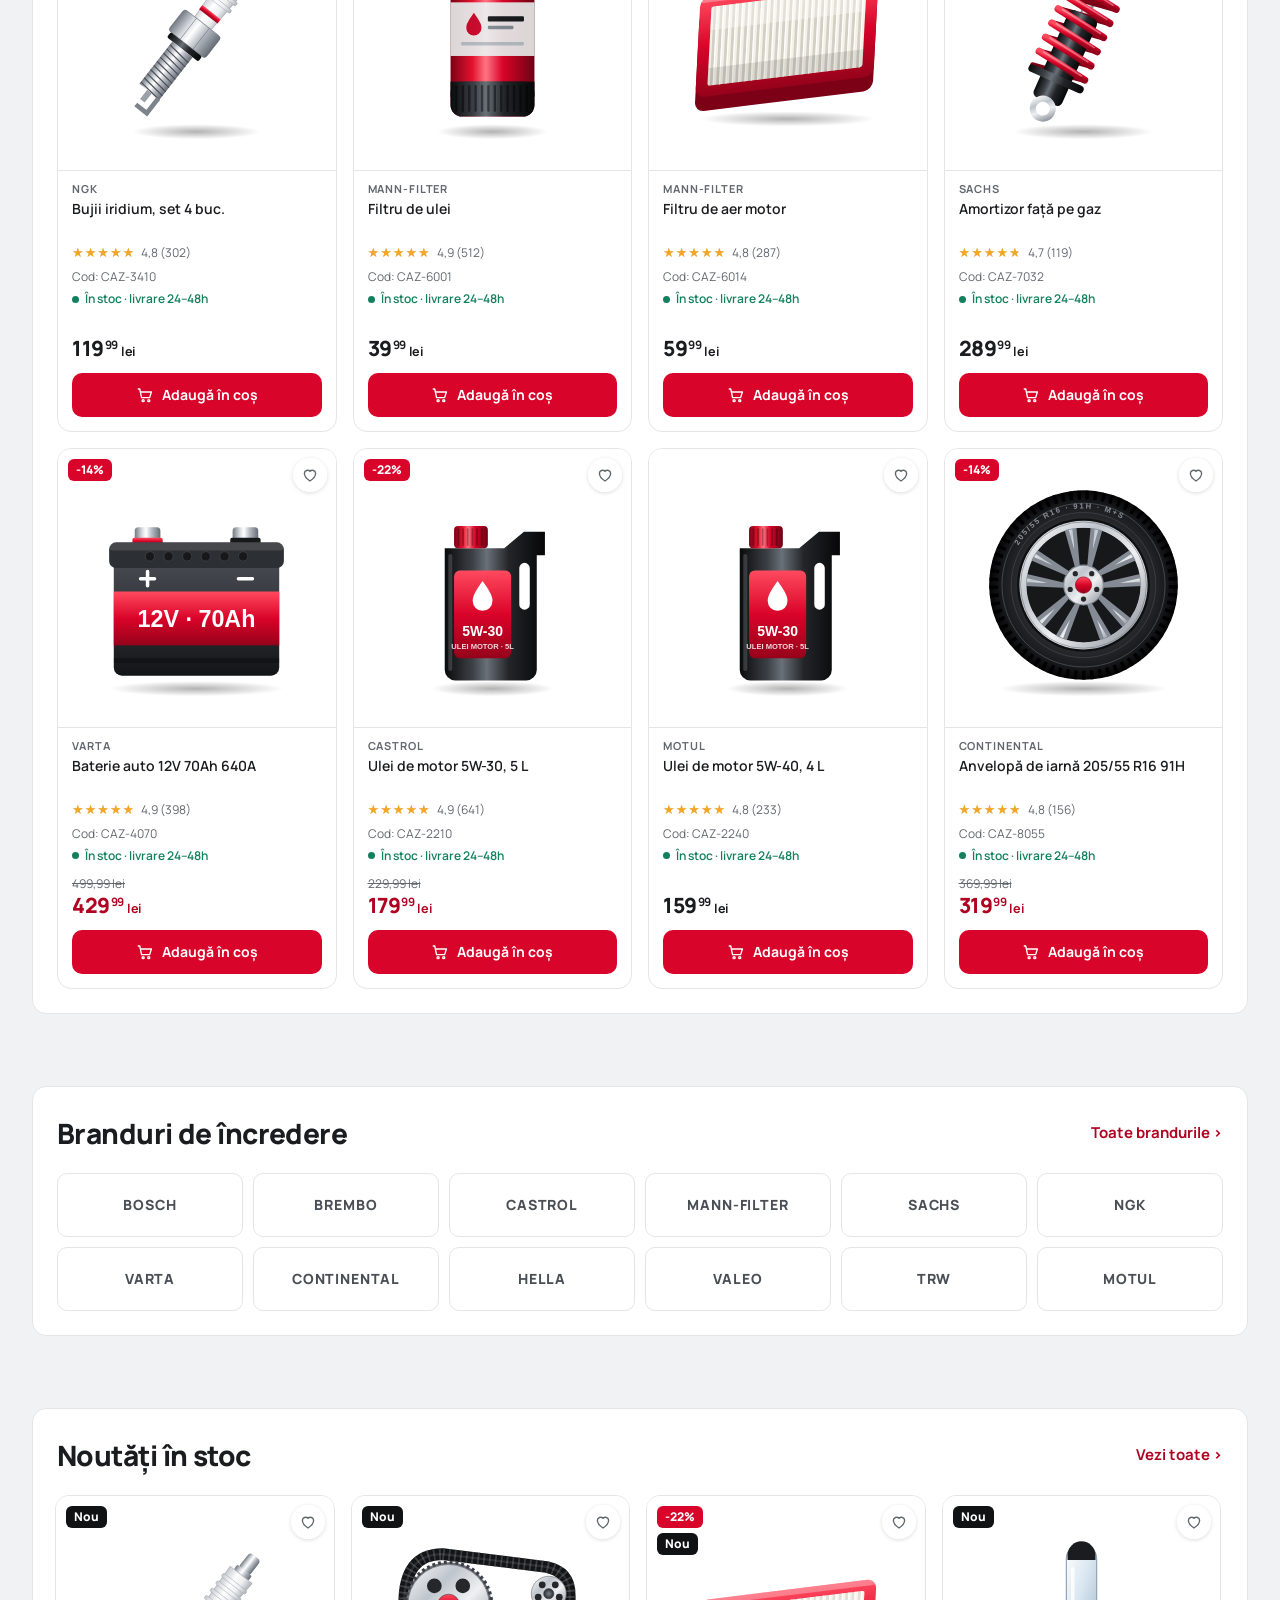
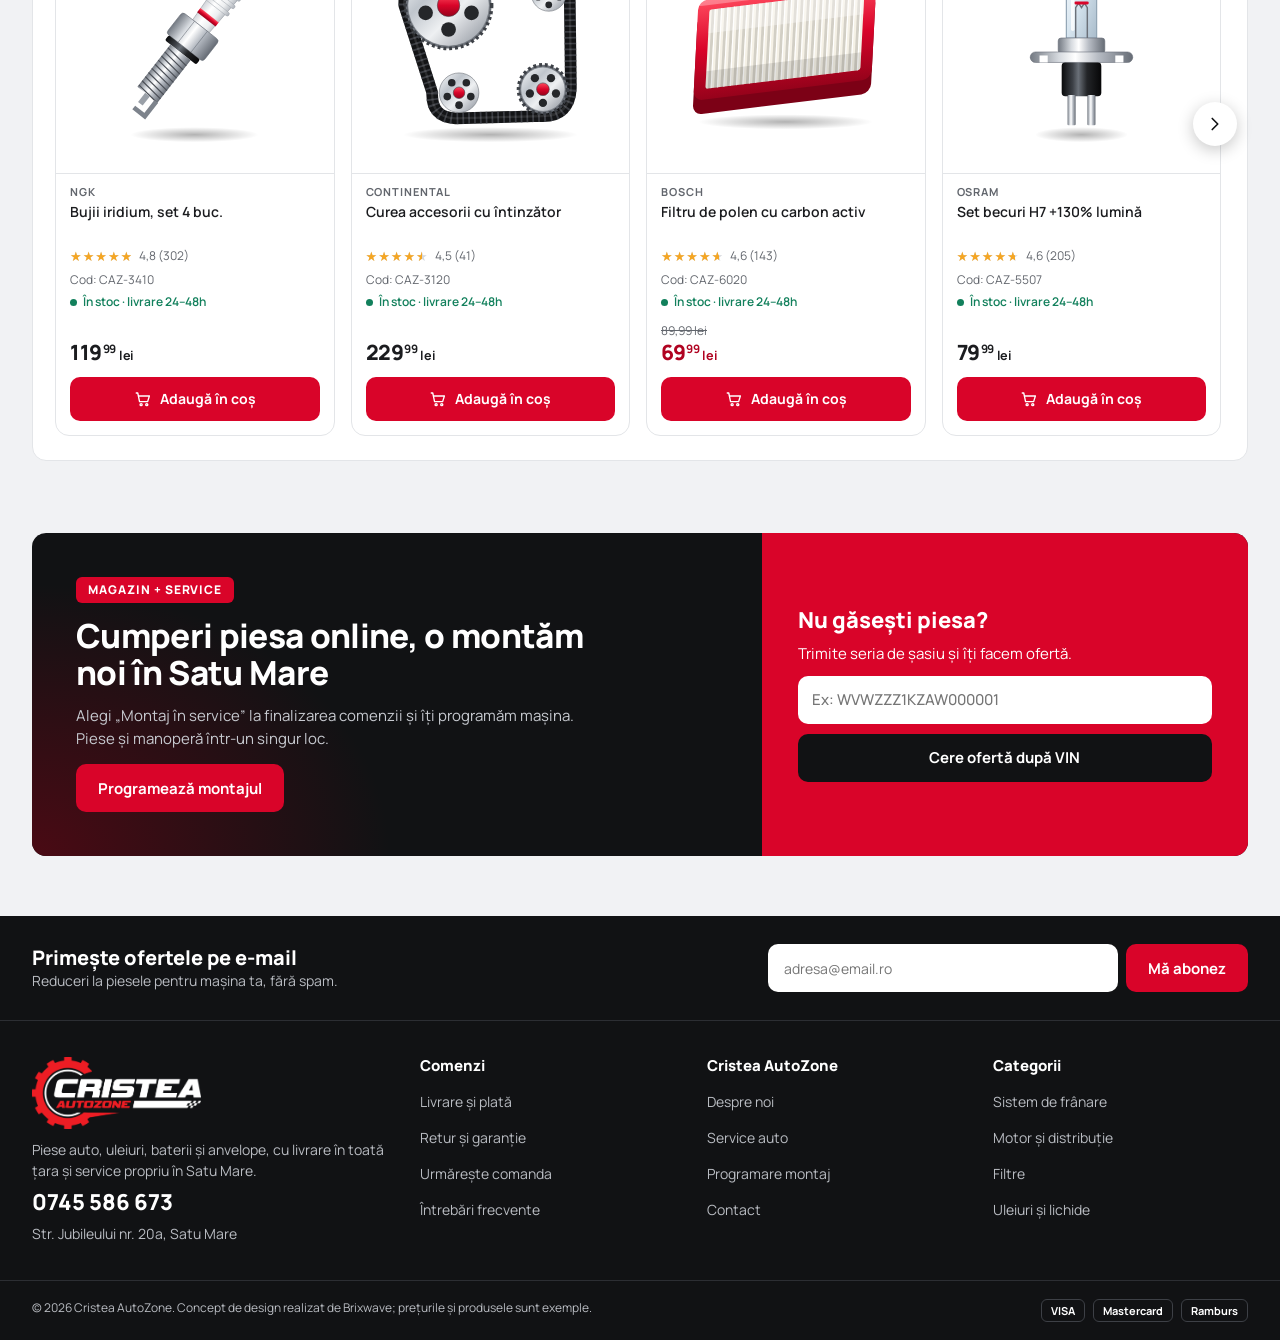
==== commit 728875c4: "Reface complet cele 3 design-uri ca magazine online funcționale - Marketplace, Motorsport și Catalog" ====
--- a/designs/01-marketplace/index.html
+++ b/designs/01-marketplace/index.html
@@ -2,268 +2,210 @@
 <html lang="ro">
 <head>
 <meta charset="utf-8">
-<meta name="viewport" content="width=device-width, initial-scale=1">
-<title>Cristea AutoZone · Marketplace clasic</title>
+<meta name="viewport" content="width=device-width, initial-scale=1, viewport-fit=cover">
+<title>Cristea AutoZone · Piese auto online — Marketplace</title>
 <meta name="robots" content="noindex">
+<link rel="icon" href="../../shared/favicon.png">
 <link rel="preconnect" href="https://fonts.googleapis.com">
 <link rel="preconnect" href="https://fonts.gstatic.com" crossorigin>
-<link rel="stylesheet" href="https://fonts.googleapis.com/css2?family=Inter:wght@400;500;600;700;800&display=swap">
-<link rel="icon" href="../../shared/favicon.png">
-<link rel="stylesheet" href="../../shared/demo.css">
-<style>a:hover{color:#B8031F}</style>
+<link rel="stylesheet" href="https://fonts.googleapis.com/css2?family=Manrope:wght@400;500;600;700;800&display=swap">
+<link rel="stylesheet" href="../../shared/shop.css">
+<link rel="stylesheet" href="style.css">
 </head>
-<body id="top">
-<div class="cz" style="width: 100%; background: #F2F2F2; color: #111111; font-family: Inter, system-ui, sans-serif; font-size: 14px">
-
-<div style="background: #111111; color: #E5E5E5; padding: 8px 32px; display: flex; flex-wrap: wrap; justify-content: space-between; gap: 6px 24px; font-size: 13px">
-<span>Livrare în toată țara · Ridicare din Satu Mare, Str. Jubileului 20a</span>
-<span>Comenzi telefonice: <a href="tel:0745586673" style="color: #FFFFFF; font-weight: 700">0745 586 673</a></span>
+<body>
+<a class="sr" href="#continut">Sari la conținut</a>
+
+<div class="top">
+  <div class="wrap top__in">
+    <span class="top__msg"><svg class="ic" viewBox="0 0 24 24" aria-hidden="true"><path d="M3 7h11v9H3zM14 10h4l3 3v3h-7zM7 19a2 2 0 1 0 0-4 2 2 0 0 0 0 4zM17.500 19a2 2 0 1 0 0-4 2 2 0 0 0 0 4z"/></svg>Livrare gratuită peste 500 lei · Ridicare din Satu Mare, Str. Jubileului 20a</span>
+    <nav class="top__links" aria-label="Informații">
+      <a href="#" data-note="comenzi">Urmărește comanda</a>
+      <a href="#">Service auto</a>
+      <a href="#">Contact</a>
+      <a class="top__tel" href="tel:0745586673">0745 586 673</a>
+    </nav>
+  </div>
 </div>
 
-<header style="background: #FFFFFF; padding: 16px 32px; display: flex; flex-wrap: wrap; align-items: center; gap: 14px 28px">
-<a href="#top" aria-label="Cristea AutoZone, prima pagină"><img src="../../shared/logo.png" alt="Cristea AutoZone" style="display: block; height: 58px; width: auto"></a>
-<form style="flex: 999 1 360px; min-width: 0; display: flex">
-<input type="search" aria-label="Caută piese" placeholder="Caută piesa, codul OEM sau brandul" style="flex-grow: 1; min-width: 0; height: 44px; border: 2px solid #D90429; border-right: 0; border-radius: 8px 0 0 8px; padding: 0 16px; font: 500 15px Inter, sans-serif">
-<button type="submit" aria-label="Caută" style="width: 60px; height: 48px; background: #D90429; color: #FFFFFF; border: 0; border-radius: 0 8px 8px 0; display: flex; align-items: center; justify-content: center; cursor: pointer">
-<svg aria-hidden="true" width="20" height="20" viewBox="0 0 24 24" fill="none" stroke="currentColor" stroke-width="2.4" stroke-linecap="round"><circle cx="11" cy="11" r="7"></circle><path d="M20 20l-4-4"></path></svg>
-</button>
-</form>
-<nav style="display: flex; gap: 4px; font-weight: 600">
-<a href="#top" style="height: 48px; padding: 0 14px; display: flex; align-items: center; gap: 8px">
-<svg aria-hidden="true" width="20" height="20" viewBox="0 0 24 24" fill="none" stroke="currentColor" stroke-width="2" stroke-linecap="round"><circle cx="12" cy="8" r="4"></circle><path d="M4 21c1-4 4-6 8-6s7 2 8 6"></path></svg>Contul meu</a>
-<a href="#top" style="height: 48px; padding: 0 14px; display: flex; align-items: center; gap: 8px">
-<svg aria-hidden="true" width="20" height="20" viewBox="0 0 24 24" fill="none" stroke="currentColor" stroke-width="2" stroke-linejoin="round"><path d="M12 20s-7-4.5-7-10a4 4 0 0 1 7-2.5A4 4 0 0 1 19 10c0 5.5-7 10-7 10z"></path></svg>Favorite</a>
-<a href="#top" style="height: 48px; padding: 0 14px; display: flex; align-items: center; gap: 8px">
-<svg aria-hidden="true" width="20" height="20" viewBox="0 0 24 24" fill="none" stroke="currentColor" stroke-width="2" stroke-linecap="round" stroke-linejoin="round"><path d="M3 4h2l2.5 12h11L21 8H7"></path><circle cx="9" cy="20" r="1.5"></circle><circle cx="18" cy="20" r="1.5"></circle></svg>Coșul meu <span class="cart-count" style="background: #D90429; color: #FFFFFF; border-radius: 999px; padding: 1px 8px; font-size: 12px">0</span></a>
-</nav>
+<header class="hdr">
+  <div class="wrap hdr__in">
+    <button class="hdr__burger" type="button" data-menu-open aria-label="Deschide meniul de categorii"><svg class="ic" viewBox="0 0 24 24" aria-hidden="true"><path d="M4 6h16M4 12h16M4 18h16"/></svg></button>
+    <a class="hdr__logo" href="#" data-top aria-label="Cristea AutoZone, prima pagină"><img src="../../shared/logo.png" alt="Cristea AutoZone" width="787" height="335"></a>
+    <form class="search" data-search>
+      <label class="sr" for="q">Caută piese</label>
+      <input id="q" type="search" placeholder="Caută piesa, codul OEM sau brandul…">
+      <button type="submit" aria-label="Caută"><svg class="ic" viewBox="0 0 24 24" aria-hidden="true"><circle cx="11" cy="11" r="6.500"/><path d="M20 20l-4.200-4.200"/></svg></button>
+    </form>
+    <nav class="hdr__acts" aria-label="Cont și coș">
+      <a class="act act--car" href="#" data-car-open><svg class="ic" viewBox="0 0 24 24" aria-hidden="true"><path d="M3.500 15v-2.500l2-4.500A2 2 0 0 1 7.300 7h9.400a2 2 0 0 1 1.800 1l2 4.500V15a1 1 0 0 1-1 1h-15a1 1 0 0 1-1-1z"/><circle cx="7.500" cy="16.500" r="1.800"/><circle cx="16.500" cy="16.500" r="1.800"/></svg><span><small>Mașina mea</small><b data-car-label="Alege mașina">Alege mașina</b></span></a>
+      <a class="act" href="#" data-note="cont"><svg class="ic" viewBox="0 0 24 24" aria-hidden="true"><circle cx="12" cy="8" r="4"/><path d="M4.500 20.500c1-4 4-6 7.500-6s6.500 2 7.500 6"/></svg><span><small>Bun venit</small><b>Contul meu</b></span></a>
+      <a class="act" href="#" data-fav-open><span class="act__ic"><svg class="ic" viewBox="0 0 24 24" aria-hidden="true"><path d="M12 20s-7.500-4.600-7.500-10.200A4.300 4.300 0 0 1 12 7.200a4.300 4.300 0 0 1 7.500 2.600C19.500 15.400 12 20 12 20z"/></svg><i data-fav-count>0</i></span><span><small>Lista mea</small><b>Favorite</b></span></a>
+      <a class="act act--cart" href="#" data-cart-open><span class="act__ic"><svg class="ic" viewBox="0 0 24 24" aria-hidden="true"><path d="M3 4h2l2.400 11.500h10.800L20.500 8H6.600"/><circle cx="9.500" cy="19.500" r="1.400"/><circle cx="17" cy="19.500" r="1.400"/></svg><i data-cart-count>0</i></span><span><small>Coș</small><b data-cart-total>Coșul meu</b></span></a>
+    </nav>
+  </div>
+  <div class="nav">
+    <div class="wrap nav__in">
+      <button class="nav__all" type="button" data-menu-open><svg class="ic" viewBox="0 0 24 24" aria-hidden="true"><path d="M4 6h16M4 12h16M4 18h16"/></svg>Toate categoriile</button>
+      <nav class="nav__links" aria-label="Scurtături">
+        <a class="nav__hot" href="#oferte">Ofertele zilei</a>
+        <a href="#" data-cat-link="franare">Frânare</a>
+        <a href="#" data-cat-link="filtre">Filtre</a>
+        <a href="#" data-cat-link="uleiuri">Uleiuri</a>
+        <a href="#" data-cat-link="electrice">Baterii</a>
+        <a href="#" data-cat-link="anvelope">Anvelope</a>
+        <a href="#" data-tag-link="kit" data-title="Pachete și kituri">Kituri de revizie</a>
+        <a href="#" data-tag-link="new" data-title="Noutăți în stoc">Noutăți</a>
+      </nav>
+    </div>
+  </div>
 </header>
 
-<div style="background: #D90429; color: #FFFFFF; padding: 0 32px; display: flex; flex-wrap: wrap; align-items: center; gap: 0 24px; font-weight: 600">
-<a href="#cat" style="background: #111111; color: #FFFFFF; padding: 14px 20px; display: flex; align-items: center; gap: 10px">
-<svg aria-hidden="true" width="18" height="18" viewBox="0 0 24 24" fill="none" stroke="currentColor" stroke-width="2.4" stroke-linecap="round"><path d="M4 6h16M4 12h16M4 18h16"></path></svg>Toate categoriile</a>
-<a href="#oferte" style="padding: 14px 0; color: #FFFFFF">Ofertele zilei</a>
-<a href="#top" style="padding: 14px 0; color: #FFFFFF">Piese după mașină</a>
-<a href="#top" style="padding: 14px 0; color: #FFFFFF">Uleiuri</a>
-<a href="#top" style="padding: 14px 0; color: #FFFFFF">Anvelope</a>
-<a href="#top" style="padding: 14px 0; color: #FFFFFF">Baterii</a>
-<a href="#top" style="padding: 14px 0; color: #FFFFFF">Accesorii</a>
-<a href="#top" style="padding: 14px 0; color: #FFFFFF">Resigilate</a>
-</div>
-
-<section id="cat" style="padding: 20px 32px 0; display: flex; flex-wrap: wrap; gap: 16px; align-items: stretch">
-<nav aria-label="Categorii" style="flex: 1 1 250px; max-width: 300px; background: #FFFFFF; border-radius: 10px; padding: 8px 0; display: flex; flex-direction: column">
-
-<a href="#top" style="min-height: 44px; padding: 0 18px; display: flex; align-items: center; justify-content: space-between; font-weight: 500"><span>Sistem de frânare</span><span aria-hidden="true" style="color: #6B6B6B">›</span></a>
-
-<a href="#top" style="min-height: 44px; padding: 0 18px; display: flex; align-items: center; justify-content: space-between; font-weight: 500"><span>Motor și distribuție</span><span aria-hidden="true" style="color: #6B6B6B">›</span></a>
-
-<a href="#top" style="min-height: 44px; padding: 0 18px; display: flex; align-items: center; justify-content: space-between; font-weight: 500"><span>Filtre</span><span aria-hidden="true" style="color: #6B6B6B">›</span></a>
-
-<a href="#top" style="min-height: 44px; padding: 0 18px; display: flex; align-items: center; justify-content: space-between; font-weight: 500"><span>Suspensie și direcție</span><span aria-hidden="true" style="color: #6B6B6B">›</span></a>
-
-<a href="#top" style="min-height: 44px; padding: 0 18px; display: flex; align-items: center; justify-content: space-between; font-weight: 500"><span>Electrice și iluminat</span><span aria-hidden="true" style="color: #6B6B6B">›</span></a>
-
-<a href="#top" style="min-height: 44px; padding: 0 18px; display: flex; align-items: center; justify-content: space-between; font-weight: 500"><span>Uleiuri și lichide</span><span aria-hidden="true" style="color: #6B6B6B">›</span></a>
-
-<a href="#top" style="min-height: 44px; padding: 0 18px; display: flex; align-items: center; justify-content: space-between; font-weight: 500"><span>Caroserie</span><span aria-hidden="true" style="color: #6B6B6B">›</span></a>
-
-<a href="#top" style="min-height: 44px; padding: 0 18px; display: flex; align-items: center; justify-content: space-between; font-weight: 500"><span>Răcire și climatizare</span><span aria-hidden="true" style="color: #6B6B6B">›</span></a>
-
-<a href="#top" style="min-height: 44px; padding: 0 18px; display: flex; align-items: center; justify-content: space-between; font-weight: 500"><span>Anvelope și jante</span><span aria-hidden="true" style="color: #6B6B6B">›</span></a>
-
-<a href="#top" style="min-height: 44px; padding: 0 18px; display: flex; align-items: center; justify-content: space-between; font-weight: 500"><span>Accesorii auto</span><span aria-hidden="true" style="color: #6B6B6B">›</span></a>
-
-</nav>
-<div class="hero" style="flex: 999 1 520px; min-width: 0; background: #111111; color: #FFFFFF; border-radius: 10px; padding: 48px; display: flex; flex-direction: column; justify-content: center; gap: 18px; min-height: 380px">
-<span style="align-self: flex-start; background: #D90429; font-weight: 700; font-size: 13px; padding: 6px 12px; border-radius: 4px; text-transform: uppercase; letter-spacing: 1px">[CAMPANIE]</span>
-<h1 style="margin: 0; font-size: 54px; font-weight: 800; letter-spacing: -2px; line-height: 1.02; max-width: 620px">Tot ce îi trebuie mașinii tale, într-un singur coș.</h1>
-<p style="margin: 0; font-size: 17px; color: #D0D0D0; max-width: 520px; line-height: 1.5">Piese originale și aftermarket, uleiuri, baterii și anvelope. Verificăm compatibilitatea după seria de șasiu.</p>
-<a href="#oferte" style="align-self: flex-start; height: 50px; padding: 0 28px; display: flex; align-items: center; background: #D90429; color: #FFFFFF; border-radius: 8px; font-weight: 700; font-size: 16px">Vezi ofertele</a>
-</div>
-<div style="flex: 1 1 240px; display: flex; flex-direction: column; gap: 16px">
-<a href="#top" style="flex: 1 1 160px; background: #D90429; color: #FFFFFF; border-radius: 10px; padding: 24px; display: flex; flex-direction: column; justify-content: flex-end; gap: 6px"><span style="font-weight: 800; font-size: 22px; line-height: 1.15">Kit-uri de revizie</span><span>Ulei + filtre, pe modelul tău</span></a>
-<a href="#top" style="flex: 1 1 160px; background: #FFFFFF; border-radius: 10px; padding: 24px; display: flex; flex-direction: column; justify-content: flex-end; gap: 6px; border: 2px solid #111111"><span style="font-weight: 800; font-size: 22px; line-height: 1.15">Baterii auto</span><span style="color: #4A4A4A">Cu montaj la sediu</span></a>
-</div>
-</section>
-
-<section style="margin: 16px 32px 0; background: #FFFFFF; border-radius: 10px; padding: 18px 24px; display: flex; flex-wrap: wrap; gap: 12px 32px; font-weight: 600">
-<span style="flex: 1 1 200px">Livrare: [TERMEN LIVRARE]</span>
-<span style="flex: 1 1 200px">Retur: [CONDIȚII RETUR]</span>
-<span style="flex: 1 1 200px">Plată la livrare sau cu cardul</span>
-<span style="flex: 1 1 200px">Compatibilitate verificată după VIN</span>
-</section>
-
-<section id="oferte" style="margin: 16px 32px 0; background: #FFFFFF; border-radius: 10px; padding: 24px; display: flex; flex-direction: column; gap: 18px">
-<div style="display: flex; flex-wrap: wrap; align-items: center; justify-content: space-between; gap: 10px">
-<h2 style="margin: 0; font-size: 24px; font-weight: 800; letter-spacing: -0.5px">Ofertele zilei</h2>
-<a href="#top" style="font-weight: 700; color: #B8031F; padding: 12px 0">Vezi toate ›</a>
-</div>
-<div style="display: flex; flex-wrap: wrap; gap: 14px">
-
-<article style="flex: 1 1 210px; min-width: 0; border: 1px solid #E2E2E2; border-radius: 8px; padding: 14px; display: flex; flex-direction: column; gap: 8px; position: relative">
-<span style="position: absolute; top: 12px; left: 12px; background: #D90429; color: #FFFFFF; font-weight: 700; font-size: 12px; padding: 4px 8px; border-radius: 4px">-21%</span>
-<button type="button" aria-label="Adaugă la favorite" style="position: absolute; top: 4px; right: 4px; width: 44px; height: 44px; border: 0; background: transparent; color: #4A4A4A; cursor: pointer"><svg aria-hidden="true" width="20" height="20" viewBox="0 0 24 24" fill="none" stroke="currentColor" stroke-width="2" stroke-linejoin="round"><path d="M12 20s-7-4.5-7-10a4 4 0 0 1 7-2.5A4 4 0 0 1 19 10c0 5.5-7 10-7 10z"></path></svg></button>
-<img src="../../shared/piese/placute.svg" alt="Set plăcuțe frână față" style="width: 100%; height: 160px; object-fit: cover; background: #EFEFEF; border-radius: 6px">
-<div style="font-weight: 600; line-height: 1.35; min-height: 38px">Set plăcuțe frână față</div>
-<div style="font-size: 12px; color: #4A4A4A">Cod CAZ-1042</div>
-<div style="font-size: 12px; font-weight: 700">În stoc</div>
-<div style="font-size: 12px; color: #4A4A4A; text-decoration: line-through">239 lei</div>
-<div style="font-weight: 800; font-size: 20px; color: #B8031F">189 lei</div>
-<button type="button" data-cart style="height: 44px; background: #D90429; color: #FFFFFF; border: 0; border-radius: 8px; font: 700 14px Inter, sans-serif; cursor: pointer">Adaugă în coș</button>
-</article>
-
-<article style="flex: 1 1 210px; min-width: 0; border: 1px solid #E2E2E2; border-radius: 8px; padding: 14px; display: flex; flex-direction: column; gap: 8px; position: relative">
-<span style="position: absolute; top: 12px; left: 12px; background: #D90429; color: #FFFFFF; font-weight: 700; font-size: 12px; padding: 4px 8px; border-radius: 4px">-22%</span>
-<button type="button" aria-label="Adaugă la favorite" style="position: absolute; top: 4px; right: 4px; width: 44px; height: 44px; border: 0; background: transparent; color: #4A4A4A; cursor: pointer"><svg aria-hidden="true" width="20" height="20" viewBox="0 0 24 24" fill="none" stroke="currentColor" stroke-width="2" stroke-linejoin="round"><path d="M12 20s-7-4.5-7-10a4 4 0 0 1 7-2.5A4 4 0 0 1 19 10c0 5.5-7 10-7 10z"></path></svg></button>
-<img src="../../shared/piese/ulei.svg" alt="Ulei motor 5W-30, 5 L" style="width: 100%; height: 160px; object-fit: cover; background: #EFEFEF; border-radius: 6px">
-<div style="font-weight: 600; line-height: 1.35; min-height: 38px">Ulei motor 5W-30, 5 L</div>
-<div style="font-size: 12px; color: #4A4A4A">Cod CAZ-2210</div>
-<div style="font-size: 12px; font-weight: 700">În stoc</div>
-<div style="font-size: 12px; color: #4A4A4A; text-decoration: line-through">229 lei</div>
-<div style="font-weight: 800; font-size: 20px; color: #B8031F">179 lei</div>
-<button type="button" data-cart style="height: 44px; background: #D90429; color: #FFFFFF; border: 0; border-radius: 8px; font: 700 14px Inter, sans-serif; cursor: pointer">Adaugă în coș</button>
-</article>
-
-<article style="flex: 1 1 210px; min-width: 0; border: 1px solid #E2E2E2; border-radius: 8px; padding: 14px; display: flex; flex-direction: column; gap: 8px; position: relative">
-<span style="position: absolute; top: 12px; left: 12px; background: #D90429; color: #FFFFFF; font-weight: 700; font-size: 12px; padding: 4px 8px; border-radius: 4px">-19%</span>
-<button type="button" aria-label="Adaugă la favorite" style="position: absolute; top: 4px; right: 4px; width: 44px; height: 44px; border: 0; background: transparent; color: #4A4A4A; cursor: pointer"><svg aria-hidden="true" width="20" height="20" viewBox="0 0 24 24" fill="none" stroke="currentColor" stroke-width="2" stroke-linejoin="round"><path d="M12 20s-7-4.5-7-10a4 4 0 0 1 7-2.5A4 4 0 0 1 19 10c0 5.5-7 10-7 10z"></path></svg></button>
-<img src="../../shared/piese/distributie.svg" alt="Kit distribuție cu pompă de apă" style="width: 100%; height: 160px; object-fit: cover; background: #EFEFEF; border-radius: 6px">
-<div style="font-weight: 600; line-height: 1.35; min-height: 38px">Kit distribuție cu pompă de apă</div>
-<div style="font-size: 12px; color: #4A4A4A">Cod CAZ-3105</div>
-<div style="font-size: 12px; font-weight: 700">În stoc</div>
-<div style="font-size: 12px; color: #4A4A4A; text-decoration: line-through">799 lei</div>
-<div style="font-weight: 800; font-size: 20px; color: #B8031F">649 lei</div>
-<button type="button" data-cart style="height: 44px; background: #D90429; color: #FFFFFF; border: 0; border-radius: 8px; font: 700 14px Inter, sans-serif; cursor: pointer">Adaugă în coș</button>
-</article>
-
-<article style="flex: 1 1 210px; min-width: 0; border: 1px solid #E2E2E2; border-radius: 8px; padding: 14px; display: flex; flex-direction: column; gap: 8px; position: relative">
-<span style="position: absolute; top: 12px; left: 12px; background: #D90429; color: #FFFFFF; font-weight: 700; font-size: 12px; padding: 4px 8px; border-radius: 4px">-14%</span>
-<button type="button" aria-label="Adaugă la favorite" style="position: absolute; top: 4px; right: 4px; width: 44px; height: 44px; border: 0; background: transparent; color: #4A4A4A; cursor: pointer"><svg aria-hidden="true" width="20" height="20" viewBox="0 0 24 24" fill="none" stroke="currentColor" stroke-width="2" stroke-linejoin="round"><path d="M12 20s-7-4.5-7-10a4 4 0 0 1 7-2.5A4 4 0 0 1 19 10c0 5.5-7 10-7 10z"></path></svg></button>
-<img src="../../shared/piese/baterie.svg" alt="Baterie auto 12V 70Ah" style="width: 100%; height: 160px; object-fit: cover; background: #EFEFEF; border-radius: 6px">
-<div style="font-weight: 600; line-height: 1.35; min-height: 38px">Baterie auto 12V 70Ah</div>
-<div style="font-size: 12px; color: #4A4A4A">Cod CAZ-4070</div>
-<div style="font-size: 12px; font-weight: 700">În stoc</div>
-<div style="font-size: 12px; color: #4A4A4A; text-decoration: line-through">499 lei</div>
-<div style="font-weight: 800; font-size: 20px; color: #B8031F">429 lei</div>
-<button type="button" data-cart style="height: 44px; background: #D90429; color: #FFFFFF; border: 0; border-radius: 8px; font: 700 14px Inter, sans-serif; cursor: pointer">Adaugă în coș</button>
-</article>
-
-<article style="flex: 1 1 210px; min-width: 0; border: 1px solid #E2E2E2; border-radius: 8px; padding: 14px; display: flex; flex-direction: column; gap: 8px; position: relative">
-<span style="position: absolute; top: 12px; left: 12px; background: #D90429; color: #FFFFFF; font-weight: 700; font-size: 12px; padding: 4px 8px; border-radius: 4px">-20%</span>
-<button type="button" aria-label="Adaugă la favorite" style="position: absolute; top: 4px; right: 4px; width: 44px; height: 44px; border: 0; background: transparent; color: #4A4A4A; cursor: pointer"><svg aria-hidden="true" width="20" height="20" viewBox="0 0 24 24" fill="none" stroke="currentColor" stroke-width="2" stroke-linejoin="round"><path d="M12 20s-7-4.5-7-10a4 4 0 0 1 7-2.5A4 4 0 0 1 19 10c0 5.5-7 10-7 10z"></path></svg></button>
-<img src="../../shared/piese/stergatoare.svg" alt="Set ștergătoare parbriz" style="width: 100%; height: 160px; object-fit: cover; background: #EFEFEF; border-radius: 6px">
-<div style="font-weight: 600; line-height: 1.35; min-height: 38px">Set ștergătoare parbriz</div>
-<div style="font-size: 12px; color: #4A4A4A">Cod CAZ-5018</div>
-<div style="font-size: 12px; font-weight: 700">În stoc</div>
-<div style="font-size: 12px; color: #4A4A4A; text-decoration: line-through">99 lei</div>
-<div style="font-weight: 800; font-size: 20px; color: #B8031F">79 lei</div>
-<button type="button" data-cart style="height: 44px; background: #D90429; color: #FFFFFF; border: 0; border-radius: 8px; font: 700 14px Inter, sans-serif; cursor: pointer">Adaugă în coș</button>
-</article>
-
-</div>
-</section>
-
-<section style="margin: 16px 32px 0; background: #FFFFFF; border-radius: 10px; padding: 24px; display: flex; flex-direction: column; gap: 18px">
-<h2 style="margin: 0; font-size: 24px; font-weight: 800; letter-spacing: -0.5px">Categorii populare</h2>
-<div style="display: flex; flex-wrap: wrap; gap: 14px">
-
-<a href="#top" style="flex: 1 1 170px; min-width: 0; display: flex; flex-direction: column; gap: 10px; align-items: center; text-align: center; font-weight: 600">
-<img src="../../shared/piese/disc.svg" alt="" style="width: 100%; height: 120px; object-fit: cover; background: #EFEFEF; border-radius: 8px">
-<span>Discuri de frână</span>
-</a>
-
-<a href="#top" style="flex: 1 1 170px; min-width: 0; display: flex; flex-direction: column; gap: 10px; align-items: center; text-align: center; font-weight: 600">
-<img src="../../shared/piese/filtru-ulei.svg" alt="" style="width: 100%; height: 120px; object-fit: cover; background: #EFEFEF; border-radius: 8px">
-<span>Filtre ulei</span>
-</a>
-
-<a href="#top" style="flex: 1 1 170px; min-width: 0; display: flex; flex-direction: column; gap: 10px; align-items: center; text-align: center; font-weight: 600">
-<img src="../../shared/piese/amortizor.svg" alt="" style="width: 100%; height: 120px; object-fit: cover; background: #EFEFEF; border-radius: 8px">
-<span>Amortizoare</span>
-</a>
-
-<a href="#top" style="flex: 1 1 170px; min-width: 0; display: flex; flex-direction: column; gap: 10px; align-items: center; text-align: center; font-weight: 600">
-<img src="../../shared/piese/bec.svg" alt="" style="width: 100%; height: 120px; object-fit: cover; background: #EFEFEF; border-radius: 8px">
-<span>Becuri auto</span>
-</a>
-
-<a href="#top" style="flex: 1 1 170px; min-width: 0; display: flex; flex-direction: column; gap: 10px; align-items: center; text-align: center; font-weight: 600">
-<img src="../../shared/piese/ulei.svg" alt="" style="width: 100%; height: 120px; object-fit: cover; background: #EFEFEF; border-radius: 8px">
-<span>Ulei motor</span>
-</a>
-
-<a href="#top" style="flex: 1 1 170px; min-width: 0; display: flex; flex-direction: column; gap: 10px; align-items: center; text-align: center; font-weight: 600">
-<img src="../../shared/piese/baterie.svg" alt="" style="width: 100%; height: 120px; object-fit: cover; background: #EFEFEF; border-radius: 8px">
-<span>Baterii</span>
-</a>
-
-</div>
-</section>
-
-<section style="margin: 16px 32px 0; background: #FFFFFF; border-radius: 10px; padding: 24px; display: flex; flex-direction: column; gap: 18px">
-<div style="display: flex; flex-wrap: wrap; align-items: center; justify-content: space-between; gap: 10px">
-<h2 style="margin: 0; font-size: 24px; font-weight: 800; letter-spacing: -0.5px">Cele mai căutate piese</h2>
-<a href="#top" style="font-weight: 700; color: #B8031F; padding: 12px 0">Vezi toate ›</a>
-</div>
-<div style="display: flex; flex-wrap: wrap; gap: 14px">
-
-<article style="flex: 1 1 210px; min-width: 0; border: 1px solid #E2E2E2; border-radius: 8px; padding: 14px; display: flex; flex-direction: column; gap: 8px">
-<img src="../../shared/piese/filtru-ulei.svg" alt="Filtru ulei" style="width: 100%; height: 160px; object-fit: cover; background: #EFEFEF; border-radius: 6px">
-<div style="font-weight: 600; line-height: 1.35; min-height: 38px">Filtru ulei</div>
-<div style="font-size: 12px; color: #4A4A4A">Cod CAZ-6001</div>
-<div style="font-size: 12px; font-weight: 700">În stoc</div>
-<div style="font-weight: 800; font-size: 20px">39 lei</div>
-<button type="button" data-cart style="height: 44px; background: #D90429; color: #FFFFFF; border: 0; border-radius: 8px; font: 700 14px Inter, sans-serif; cursor: pointer">Adaugă în coș</button>
-</article>
-
-<article style="flex: 1 1 210px; min-width: 0; border: 1px solid #E2E2E2; border-radius: 8px; padding: 14px; display: flex; flex-direction: column; gap: 8px">
-<img src="../../shared/piese/filtru-aer.svg" alt="Filtru aer" style="width: 100%; height: 160px; object-fit: cover; background: #EFEFEF; border-radius: 6px">
-<div style="font-weight: 600; line-height: 1.35; min-height: 38px">Filtru aer</div>
-<div style="font-size: 12px; color: #4A4A4A">Cod CAZ-6014</div>
-<div style="font-size: 12px; font-weight: 700">În stoc</div>
-<div style="font-weight: 800; font-size: 20px">59 lei</div>
-<button type="button" data-cart style="height: 44px; background: #D90429; color: #FFFFFF; border: 0; border-radius: 8px; font: 700 14px Inter, sans-serif; cursor: pointer">Adaugă în coș</button>
-</article>
-
-<article style="flex: 1 1 210px; min-width: 0; border: 1px solid #E2E2E2; border-radius: 8px; padding: 14px; display: flex; flex-direction: column; gap: 8px">
-<img src="../../shared/piese/disc.svg" alt="Set discuri frână față" style="width: 100%; height: 160px; object-fit: cover; background: #EFEFEF; border-radius: 6px">
-<div style="font-weight: 600; line-height: 1.35; min-height: 38px">Set discuri frână față</div>
-<div style="font-size: 12px; color: #4A4A4A">Cod CAZ-1077</div>
-<div style="font-size: 12px; font-weight: 700">În stoc</div>
-<div style="font-weight: 800; font-size: 20px">349 lei</div>
-<button type="button" data-cart style="height: 44px; background: #D90429; color: #FFFFFF; border: 0; border-radius: 8px; font: 700 14px Inter, sans-serif; cursor: pointer">Adaugă în coș</button>
-</article>
-
-<article style="flex: 1 1 210px; min-width: 0; border: 1px solid #E2E2E2; border-radius: 8px; padding: 14px; display: flex; flex-direction: column; gap: 8px">
-<img src="../../shared/piese/amortizor.svg" alt="Amortizor față" style="width: 100%; height: 160px; object-fit: cover; background: #EFEFEF; border-radius: 6px">
-<div style="font-weight: 600; line-height: 1.35; min-height: 38px">Amortizor față</div>
-<div style="font-size: 12px; color: #4A4A4A">Cod CAZ-7032</div>
-<div style="font-size: 12px; font-weight: 700">În stoc</div>
-<div style="font-weight: 800; font-size: 20px">289 lei</div>
-<button type="button" data-cart style="height: 44px; background: #D90429; color: #FFFFFF; border: 0; border-radius: 8px; font: 700 14px Inter, sans-serif; cursor: pointer">Adaugă în coș</button>
-</article>
-
-<article style="flex: 1 1 210px; min-width: 0; border: 1px solid #E2E2E2; border-radius: 8px; padding: 14px; display: flex; flex-direction: column; gap: 8px">
-<img src="../../shared/piese/anvelopa.svg" alt="Anvelopă iarnă 205/55 R16" style="width: 100%; height: 160px; object-fit: cover; background: #EFEFEF; border-radius: 6px">
-<div style="font-weight: 600; line-height: 1.35; min-height: 38px">Anvelopă iarnă 205/55 R16</div>
-<div style="font-size: 12px; color: #4A4A4A">Cod CAZ-8055</div>
-<div style="font-size: 12px; font-weight: 700">În stoc</div>
-<div style="font-weight: 800; font-size: 20px">319 lei</div>
-<button type="button" data-cart style="height: 44px; background: #D90429; color: #FFFFFF; border: 0; border-radius: 8px; font: 700 14px Inter, sans-serif; cursor: pointer">Adaugă în coș</button>
-</article>
-
-</div>
-</section>
-
-<footer style="margin-top: 24px; background: #111111; color: #C9C9C9; padding: 40px 32px; display: flex; flex-wrap: wrap; gap: 28px 56px; line-height: 1.5">
-<div style="flex: 1 1 100%"><img src="../../shared/logo-alb.png" alt="Cristea AutoZone" style="display: block; height: 64px; width: auto"></div>
-<div style="flex: 1 1 220px; display: flex; flex-direction: column; gap: 4px"><span style="font-weight: 700; color: #FFFFFF; padding-bottom: 6px">Comenzi</span><a href="#top" style="padding: 6px 0">Livrare și plată</a><a href="#top" style="padding: 6px 0">Retur</a><a href="#top" style="padding: 6px 0">Urmărește comanda</a></div>
-<div style="flex: 1 1 220px; display: flex; flex-direction: column; gap: 4px"><span style="font-weight: 700; color: #FFFFFF; padding-bottom: 6px">Cristea AutoZone</span><a href="#top" style="padding: 6px 0">Despre noi</a><a href="#top" style="padding: 6px 0">Service auto</a><a href="#top" style="padding: 6px 0">Contact</a></div>
-<div style="flex: 1 1 260px; display: flex; flex-direction: column; gap: 6px"><span style="font-weight: 700; color: #FFFFFF">Contact</span><span>Str. Jubileului nr. 20a, Satu Mare</span><span>0745 586 673</span><span style="padding-top: 10px">Concept de design – nu este un magazin funcțional.</span></div>
+<main id="continut">
+  <section class="hero wrap">
+    <nav class="side" aria-label="Categorii de piese"><ul data-cats="menu"></ul></nav>
+
+    <div class="slider" data-slider aria-roledescription="carusel" aria-label="Oferte">
+      <article class="slide slide--dark">
+        <div class="slide__txt">
+          <span class="tag">Săptămâna frânelor</span>
+          <h1>Frânare sigură, la prețuri reduse cu până la 25%</h1>
+          <p>Discuri, plăcuțe și kituri complete, verificate după seria de șasiu.</p>
+          <a class="btn" href="#" data-cat-link="franare">Vezi ofertele la frânare</a>
+        </div>
+        <img class="slide__img" src="../../shared/piese/disc.svg" alt="">
+      </article>
+      <article class="slide slide--red">
+        <div class="slide__txt">
+          <span class="tag tag--dark">Pregătit de iarnă</span>
+          <h2>Baterii, anvelope și ștergătoare pentru sezonul rece</h2>
+          <p>Pachete complete, cu montaj la cerere în service-ul nostru din Satu Mare.</p>
+          <a class="btn btn--dark" href="#" data-tag-link="kit" data-title="Pachete și kituri">Vezi pachetele</a>
+        </div>
+        <img class="slide__img" src="../../shared/piese/anvelopa.svg" alt="">
+      </article>
+      <article class="slide slide--light">
+        <div class="slide__txt">
+          <span class="tag">Revizie completă</span>
+          <h2>Ulei și filtre pentru mașina ta, într-un singur kit</h2>
+          <p>Alegi mașina și primești exact piesele potrivite pentru revizie.</p>
+          <a class="btn" href="#" data-car-open>Alege mașina</a>
+        </div>
+        <img class="slide__img" src="../../shared/piese/ulei.svg" alt="">
+      </article>
+      <button class="slider__arr slider__arr--prev" type="button" data-slider-prev aria-label="Oferta anterioară"><svg class="ic" viewBox="0 0 24 24" aria-hidden="true"><path d="M15 6l-6 6 6 6"/></svg></button>
+      <button class="slider__arr slider__arr--next" type="button" data-slider-next aria-label="Oferta următoare"><svg class="ic" viewBox="0 0 24 24" aria-hidden="true"><path d="M9 6l6 6-6 6"/></svg></button>
+      <div class="slider__dots" data-slider-dots></div>
+    </div>
+
+    <div class="promos">
+      <a class="promo promo--red" href="#" data-tag-link="kit" data-title="Pachete și kituri"><span><small>De la 259,99 lei</small><b>Kituri de revizie</b>Ulei + filtre, pe modelul tău</span><img src="../../shared/piese/filtru-ulei.svg" alt=""></a>
+      <a class="promo" href="#" data-cat-link="electrice"><span><small>Montaj la sediu</small><b>Baterii auto</b>Testare gratuită a bateriei vechi</span><img src="../../shared/piese/baterie.svg" alt=""></a>
+    </div>
+  </section>
+
+  <section class="wrap">
+    <ul class="perks">
+      <li><svg class="ic" viewBox="0 0 24 24" aria-hidden="true"><path d="M3 7h11v9H3zM14 10h4l3 3v3h-7zM7 19a2 2 0 1 0 0-4 2 2 0 0 0 0 4zM17.500 19a2 2 0 1 0 0-4 2 2 0 0 0 0 4z"/></svg><span><b>Livrare în 24–48h</b>Gratuită peste 500 lei</span></li>
+      <li><svg class="ic" viewBox="0 0 24 24" aria-hidden="true"><path d="M12 3l7 3v5.500c0 4.500-3 7.800-7 9.500-4-1.700-7-5-7-9.500V6z"/><path d="M9 12l2.200 2.200L15.500 10"/></svg><span><b>Compatibilitate garantată</b>Verificăm după seria VIN</span></li>
+      <li><svg class="ic" viewBox="0 0 24 24" aria-hidden="true"><path d="M4 9a8 8 0 0 1 14-3.500L20 8M20 4v4h-4M20 15a8 8 0 0 1-14 3.500L4 16M4 20v-4h4"/></svg><span><b>Retur în 14 zile</b>Simplu, fără întrebări</span></li>
+      <li><svg class="ic" viewBox="0 0 24 24" aria-hidden="true"><rect x="3" y="6" width="18" height="12" rx="2"/><path d="M3 10h18M7 15h4"/></svg><span><b>Plată la livrare sau cu cardul</b>Tranzacții securizate</span></li>
+    </ul>
+  </section>
+
+  <section class="wrap">
+    <form class="car" data-vehicle>
+      <div class="car__h"><svg class="ic" viewBox="0 0 24 24" aria-hidden="true"><path d="M3.500 15v-2.500l2-4.500A2 2 0 0 1 7.300 7h9.400a2 2 0 0 1 1.800 1l2 4.500V15a1 1 0 0 1-1 1h-15a1 1 0 0 1-1-1z"/><circle cx="7.500" cy="16.500" r="1.800"/><circle cx="16.500" cy="16.500" r="1.800"/></svg><span><b>Găsește piese pentru mașina ta</b><small>Vezi doar ce se potrivește</small></span></div>
+      <label><span class="sr">Marcă</span><select data-v="make"></select></label>
+      <label><span class="sr">Model</span><select data-v="model"></select></label>
+      <label><span class="sr">An</span><select data-v="year"></select></label>
+      <label><span class="sr">Motorizare</span><select data-v="engine"></select></label>
+      <button class="btn" type="submit">Arată piesele</button>
+      <button class="car__clear" type="button" data-car-clear hidden>Șterge mașina</button>
+    </form>
+  </section>
+
+  <div data-results-here></div>
+
+  <section class="sec wrap" id="oferte">
+    <div class="panel panel--deals">
+      <div class="sec__head">
+        <h2 class="sec__title">Ofertele zilei</h2>
+        <div class="count" data-countdown aria-label="Timp rămas din ofertă"><span>Se termină în</span><b data-t="h">00</b>:<b data-t="m">00</b>:<b data-t="s">00</b></div>
+        <a class="sec__more" href="#" data-tag-link="deal" data-title="Toate ofertele">Vezi toate ofertele ›</a>
+      </div>
+      <div class="rail"><div class="rail__track" data-products="deal" data-variant="flash"></div></div>
+    </div>
+  </section>
+
+  <section class="sec wrap">
+    <div class="panel">
+      <div class="sec__head"><h2 class="sec__title">Cumpără după categorie</h2></div>
+      <ul class="tiles" data-cats="tiles"></ul>
+    </div>
+  </section>
+
+  <section class="sec wrap">
+    <div class="banners">
+      <a class="banner banner--dark" href="#" data-cat-link="anvelope"><span><small>Sezon de iarnă</small><b>Anvelope cu montaj și echilibrare</b><em>Programează montajul ›</em></span><img src="../../shared/piese/anvelopa.svg" alt=""></a>
+      <a class="banner banner--light" href="#" data-cat-link="suspensie"><span><small>Confort și siguranță</small><b>Amortizoare și piese de suspensie</b><em>Vezi gama ›</em></span><img src="../../shared/piese/amortizor.svg" alt=""></a>
+      <a class="banner banner--red" href="#" data-cat-link="motor"><span><small>Motor</small><b>Kituri de distribuție complete</b><em>Alege kitul ›</em></span><img src="../../shared/piese/distributie.svg" alt=""></a>
+    </div>
+  </section>
+
+  <section class="sec wrap">
+    <div class="panel">
+      <div class="sec__head">
+        <h2 class="sec__title">Cele mai căutate piese</h2>
+        <div class="tabs" data-tabs="#top-grid" role="group" aria-label="Filtrează după categorie">
+          <button type="button" class="is-on" data-cat="all" aria-pressed="true">Toate</button>
+          <button type="button" data-cat="franare" aria-pressed="false">Frânare</button>
+          <button type="button" data-cat="motor" aria-pressed="false">Motor</button>
+          <button type="button" data-cat="filtre" aria-pressed="false">Filtre</button>
+          <button type="button" data-cat="uleiuri" aria-pressed="false">Uleiuri</button>
+          <button type="button" data-cat="electrice" aria-pressed="false">Electrice</button>
+        </div>
+      </div>
+      <div class="pgrid" id="top-grid" data-products="top" data-limit="12"></div>
+    </div>
+  </section>
+
+  <section class="sec wrap">
+    <div class="panel">
+      <div class="sec__head"><h2 class="sec__title">Branduri de încredere</h2><a class="sec__more" href="#">Toate brandurile ›</a></div>
+      <ul class="brands"><li>BOSCH</li><li>BREMBO</li><li>CASTROL</li><li>MANN‑FILTER</li><li>SACHS</li><li>NGK</li><li>VARTA</li><li>CONTINENTAL</li><li>HELLA</li><li>VALEO</li><li>TRW</li><li>MOTUL</li></ul>
+    </div>
+  </section>
+
+  <section class="sec wrap">
+    <div class="panel">
+      <div class="sec__head"><h2 class="sec__title">Noutăți în stoc</h2><a class="sec__more" href="#" data-tag-link="new" data-title="Noutăți în stoc">Vezi toate ›</a></div>
+      <div class="rail"><div class="rail__track" data-products="new"></div></div>
+    </div>
+  </section>
+
+  <section class="sec wrap">
+    <div class="svc">
+      <div class="svc__txt"><span class="tag">Magazin + service</span><h2>Cumperi piesa online, o montăm noi în Satu Mare</h2><p>Alegi „Montaj în service” la finalizarea comenzii și îți programăm mașina. Piese și manoperă într-un singur loc.</p><a class="btn" href="#">Programează montajul</a></div>
+      <form class="svc__vin" data-vin><b>Nu găsești piesa?</b><p>Trimite seria de șasiu și îți facem ofertă.</p><label class="sr" for="vin1">Seria de șasiu (VIN)</label><input id="vin1" maxlength="17" placeholder="Ex: WVWZZZ1KZAW000001" autocomplete="off"><button class="btn btn--dark" type="submit">Cere ofertă după VIN</button></form>
+    </div>
+  </section>
+</main>
+
+<footer class="ftr">
+  <div class="wrap ftr__news">
+    <div><b>Primește ofertele pe e‑mail</b><span>Reduceri la piesele pentru mașina ta, fără spam.</span></div>
+    <form data-newsletter><label class="sr" for="nl1">Adresa de e‑mail</label><input id="nl1" type="email" placeholder="adresa@email.ro"><button class="btn" type="submit">Mă abonez</button></form>
+  </div>
+  <div class="wrap ftr__cols">
+    <div class="ftr__brand"><img src="../../shared/logo-alb.png" alt="Cristea AutoZone" width="787" height="335" loading="lazy"><p>Piese auto, uleiuri, baterii și anvelope, cu livrare în toată țara și service propriu în Satu Mare.</p><a class="ftr__tel" href="tel:0745586673">0745 586 673</a><span>Str. Jubileului nr. 20a, Satu Mare</span></div>
+    <div><h3>Comenzi</h3><ul><li><a href="#">Livrare și plată</a></li><li><a href="#">Retur și garanție</a></li><li><a href="#" data-note="comenzi">Urmărește comanda</a></li><li><a href="#">Întrebări frecvente</a></li></ul></div>
+    <div><h3>Cristea AutoZone</h3><ul><li><a href="#">Despre noi</a></li><li><a href="#">Service auto</a></li><li><a href="#">Programare montaj</a></li><li><a href="#">Contact</a></li></ul></div>
+    <div><h3>Categorii</h3><ul><li><a href="#" data-cat-link="franare">Sistem de frânare</a></li><li><a href="#" data-cat-link="motor">Motor și distribuție</a></li><li><a href="#" data-cat-link="filtre">Filtre</a></li><li><a href="#" data-cat-link="uleiuri">Uleiuri și lichide</a></li></ul></div>
+  </div>
+  <div class="wrap ftr__bot"><span>© 2026 Cristea AutoZone. Concept de design realizat de Brixwave; prețurile și produsele sunt exemple.</span><span class="ftr__pay"><i>VISA</i><i>Mastercard</i><i>Ramburs</i></span></div>
 </footer>
 
-</div>
-
-<script src="../../shared/demo.js"></script>
+<script src="../../shared/photos.js"></script>
+<script src="../../shared/shop.js"></script>
 </body>
 </html>
--- a/shared/shop.css
+++ b/shared/shop.css
@@ -0,0 +1,200 @@
+/* ============ Cristea AutoZone — bază comună pentru cele 3 concepte ============
+   Fiecare design își setează variabilele (:root) și își stilizează headerul/secțiunile.
+   Aici: reset, grilă de produse, card de produs, coș, meniu mobil, vizualizare rapidă. */
+:root{
+  --red:#d90429; --red-d:#b00321; --red-l:#fdebee; --ink:#111214; --ink-2:#2a2c30;
+  --txt:#1b1c1f; --mut:#62666d; --line:#e3e5e8; --bg:#f3f4f6; --card:#fff; --ok:#12805c; --warn:#b45309;
+  --r:12px; --r-sm:8px; --font:system-ui,sans-serif; --display:var(--font);
+  --shadow:0 1px 2px rgba(17,18,20,.06),0 8px 24px -12px rgba(17,18,20,.18);
+  --wrap:1360px; --gut:clamp(12px,3vw,32px);
+}
+*,*::before,*::after{box-sizing:border-box}
+html{-webkit-text-size-adjust:100%;scroll-behavior:smooth;scroll-padding-top:120px}
+body{margin:0;background:var(--bg);color:var(--txt);font:400 15px/1.5 var(--font);-webkit-font-smoothing:antialiased}
+body.is-locked{overflow:hidden}
+img,svg{display:block;max-width:100%}
+a{color:inherit;text-decoration:none}
+button,input,select{font:inherit;color:inherit}
+button{cursor:pointer;border:0;background:none;padding:0}
+h1,h2,h3,h4,p,ul,ol{margin:0;padding:0}
+ul,ol{list-style:none}
+:focus-visible{outline:3px solid var(--red);outline-offset:2px;border-radius:4px}
+[hidden]{display:none!important}
+.sr{position:absolute;width:1px;height:1px;overflow:hidden;clip:rect(0 0 0 0);white-space:nowrap}
+.wrap{width:100%;max-width:var(--wrap);margin-inline:auto;padding-inline:var(--gut)}
+.ic{width:22px;height:22px;flex:none;fill:none;stroke:currentColor;stroke-width:1.8;stroke-linecap:round;stroke-linejoin:round}
+@media (prefers-reduced-motion:reduce){*{animation:none!important;transition:none!important;scroll-behavior:auto!important}}
+
+/* ---------- secțiuni ---------- */
+.sec{padding-block:clamp(20px,3vw,36px)}
+.sec__head{display:flex;flex-wrap:wrap;align-items:center;justify-content:space-between;gap:10px 20px;margin-bottom:18px}
+.sec__title{font:800 clamp(20px,2.4vw,28px)/1.15 var(--display);letter-spacing:-.02em}
+.sec__more{font-weight:700;color:var(--red-d);display:inline-flex;align-items:center;gap:4px;min-height:44px}
+.sec__more:hover{text-decoration:underline}
+
+/* ---------- grilă + bandă de produse ---------- */
+.pgrid{display:grid;grid-template-columns:repeat(6,minmax(0,1fr));gap:16px}
+@media (max-width:1280px){.pgrid{grid-template-columns:repeat(4,minmax(0,1fr))}}
+@media (max-width:900px){.pgrid{grid-template-columns:repeat(3,minmax(0,1fr));gap:12px}}
+@media (max-width:640px){.pgrid{grid-template-columns:repeat(2,minmax(0,1fr));gap:10px}}
+.rail{position:relative}
+.rail__track{display:flex;gap:16px;overflow-x:auto;scroll-snap-type:x mandatory;scrollbar-width:none;padding:4px 2px 10px;margin:-4px -2px -10px}
+.rail__track::-webkit-scrollbar{display:none}
+.rail__track>.pc{flex:0 0 calc((100% - 64px)/5);scroll-snap-align:start}
+@media (max-width:1280px){.rail__track>.pc{flex-basis:calc((100% - 48px)/4)}}
+@media (max-width:900px){.rail__track{gap:12px}.rail__track>.pc{flex-basis:calc((100% - 24px)/3)}}
+@media (max-width:640px){.rail__track{gap:10px}.rail__track>.pc{flex-basis:46%}}
+.rail__btn{position:absolute;top:38%;z-index:3;width:44px;height:44px;border-radius:50%;background:var(--card);color:var(--ink);box-shadow:0 4px 16px rgba(0,0,0,.22);display:grid;place-items:center;transition:transform .2s,opacity .2s}
+.rail__btn:hover{transform:scale(1.08)}
+.rail__btn[disabled]{opacity:0;pointer-events:none}
+.rail__btn--prev{left:-14px}.rail__btn--next{right:-14px}
+@media (max-width:900px){.rail__btn{display:none}}
+
+/* ---------- card de produs ---------- */
+.pc{position:relative;display:flex;flex-direction:column;min-width:0;background:var(--card);border:1px solid var(--line);border-radius:var(--r);overflow:hidden;transition:box-shadow .2s,border-color .2s,transform .2s}
+.pc:hover{box-shadow:var(--shadow);border-color:#cfd2d7}
+.pc__media{position:relative;aspect-ratio:1;background:#fff;overflow:hidden}
+.pc__img{display:block;width:100%;height:100%}
+.pc__img img{width:100%;height:100%;object-fit:contain;padding:8%;transition:transform .35s}
+.pc__img img.is-photo{object-fit:cover;padding:0}
+.pc:hover .pc__img img{transform:scale(1.05)}
+.pc__badges{position:absolute;top:10px;left:10px;display:flex;flex-direction:column;align-items:flex-start;gap:5px;z-index:2}
+.badge{font:800 12px/1 var(--font);padding:5px 8px;border-radius:6px;background:var(--red);color:#fff}
+.badge--new{background:var(--ink)}
+.pc__fav{position:absolute;top:4px;right:4px;z-index:2;width:44px;height:44px;display:grid;place-items:center;color:var(--mut)}
+.pc__fav span{width:34px;height:34px;border-radius:50%;background:rgba(255,255,255,.92);display:grid;place-items:center;box-shadow:0 1px 4px rgba(0,0,0,.14)}
+.pc__fav .ic{width:18px;height:18px}
+.pc__fav[aria-pressed="true"]{color:var(--red)}
+.pc__fav[aria-pressed="true"] .ic{fill:currentColor}
+.pc__body{display:flex;flex-direction:column;gap:6px;flex:1;padding:12px 14px 14px;border-top:1px solid var(--line)}
+.pc__brand{font:700 11px/1 var(--font);letter-spacing:.08em;text-transform:uppercase;color:var(--mut)}
+.pc__title{font:600 14px/1.35 var(--font);display:-webkit-box;-webkit-line-clamp:2;-webkit-box-orient:vertical;overflow:hidden;min-height:2.7em}
+.pc__title a:hover{color:var(--red-d)}
+.pc__rate{display:flex;align-items:center;gap:6px;font-size:12px;color:var(--mut)}
+.stars{--r:5;position:relative;display:inline-block;font-size:13px;line-height:1;letter-spacing:1px;color:#d5d8dc}
+.stars::before{content:"★★★★★"}
+.stars::after{content:"★★★★★";position:absolute;inset:0;width:calc(var(--r)/5*100%);overflow:hidden;color:#f5a623;white-space:nowrap}
+.pc__code{font-size:12px;color:var(--mut)}
+.pc__stock{display:flex;align-items:center;gap:6px;font:600 12px/1.2 var(--font);color:var(--ok)}
+.pc__stock::before{content:"";width:7px;height:7px;border-radius:50%;background:currentColor}
+.pc__stock--low{color:var(--warn)}
+.pc__left{display:grid;gap:5px;font:600 12px/1.2 var(--font)}
+.pc__bar{height:6px;border-radius:3px;background:#e6e8eb;overflow:hidden}
+.pc__bar i{display:block;height:100%;background:var(--red);border-radius:3px}
+.pc__price{margin-top:auto;padding-top:6px;display:flex;flex-direction:column;gap:2px}
+.pc__old{font-size:12px;color:var(--mut);text-decoration:line-through;min-height:1.5em}
+.price{font:800 21px/1 var(--display);letter-spacing:-.02em;color:var(--txt)}
+.price sup{font-size:.55em;font-weight:700;vertical-align:top;position:relative;top:.08em;margin-left:1px}
+.price small{font-size:.6em;font-weight:700;margin-left:3px}
+.price--sale{color:var(--red-d)}
+.pc__add{margin-top:8px;min-height:44px;display:flex;align-items:center;justify-content:center;gap:8px;border-radius:var(--r-sm);background:var(--red);color:#fff;font:700 14px/1 var(--font);transition:background-color .2s,transform .1s}
+.pc__add:hover{background:var(--red-d)}
+.pc__add:active{transform:scale(.98)}
+.pc__add .ic{width:18px;height:18px}
+.pc__add.is-added{background:var(--ok)}
+@media (max-width:640px){.pc__body{padding:10px}.price{font-size:18px}.pc__add span{display:none}.pc__add::after{content:"Adaugă"}.pc__code{display:none}}
+
+/* ---------- categorii (randate din JS, stilizate de fiecare design) ---------- */
+.cat{display:flex;align-items:center;gap:12px;min-height:44px}
+.cat__ic{width:24px;height:24px;flex:none}
+.cat__img{width:64px;height:64px;object-fit:contain}
+.cat__subs{color:var(--mut);font-size:13px}
+
+/* ---------- rezultate căutare ---------- */
+.results{background:var(--card);border-block:1px solid var(--line)}
+.results__close{min-height:44px;padding:0 16px;border:1px solid var(--line);border-radius:999px;font-weight:700}
+.results__close:hover{border-color:var(--ink)}
+.results__empty{padding:24px 0;color:var(--mut)}
+
+/* ---------- sugestii căutare ---------- */
+[data-search]{position:relative}
+.sug{position:absolute;left:0;right:0;top:calc(100% + 6px);z-index:60;background:#fff;color:var(--txt);border:1px solid var(--line);border-radius:var(--r);box-shadow:0 18px 50px -12px rgba(0,0,0,.35);overflow:hidden;text-align:left}
+.sug__h{padding:10px 14px 4px;font:700 11px/1 var(--font);letter-spacing:.08em;text-transform:uppercase;color:var(--mut)}
+.sug__i{display:flex;align-items:center;gap:12px;width:100%;padding:8px 14px;text-align:left;min-height:44px}
+.sug__i:hover,.sug__i.is-on{background:var(--bg)}
+.sug__i img{width:44px;height:44px;object-fit:contain;border-radius:6px;background:#fff;border:1px solid var(--line)}
+.sug__i b{font-weight:600;flex:1;min-width:0;overflow:hidden;text-overflow:ellipsis;white-space:nowrap}
+.sug__i span{font-weight:800;color:var(--red-d);white-space:nowrap}
+.sug__all{display:block;width:100%;padding:12px 14px;border-top:1px solid var(--line);font-weight:700;color:var(--red-d);text-align:left}
+
+/* ---------- overlay, sertare (coș, meniu), modal ---------- */
+.ov{position:fixed;inset:0;z-index:90;background:rgba(10,11,13,.55);opacity:0;pointer-events:none;transition:opacity .25s}
+.ov.is-open{opacity:1;pointer-events:auto}
+.drawer{position:fixed;top:0;bottom:0;z-index:100;width:min(440px,100vw);background:#fff;color:var(--txt);display:flex;flex-direction:column;transition:transform .3s cubic-bezier(.2,.8,.2,1);box-shadow:0 0 60px rgba(0,0,0,.3)}
+.drawer--cart{right:0;transform:translateX(105%)}
+.drawer--menu{left:0;transform:translateX(-105%);width:min(360px,88vw)}
+.drawer.is-open{transform:none}
+.drawer__head{display:flex;align-items:center;justify-content:space-between;gap:12px;padding:14px 12px 14px 20px;background:var(--ink);color:#fff}
+.drawer__head h2{font:800 18px/1.2 var(--display)}
+.x{width:44px;height:44px;display:grid;place-items:center;border-radius:50%;color:inherit}
+.x:hover{background:rgba(127,127,127,.2)}
+.drawer__body{flex:1;overflow-y:auto;overscroll-behavior:contain}
+.ship{padding:14px 20px;background:var(--red-l);font-size:13px;font-weight:600}
+.ship__bar{margin-top:8px;height:6px;border-radius:3px;background:#fff;overflow:hidden}
+.ship__bar i{display:block;height:100%;background:var(--red);transition:width .3s}
+.ci{display:grid;grid-template-columns:72px 1fr auto;gap:12px;padding:14px 20px;border-bottom:1px solid var(--line)}
+.ci img{width:72px;height:72px;object-fit:contain;border:1px solid var(--line);border-radius:var(--r-sm);background:#fff}
+.ci img.is-photo{object-fit:cover}
+.ci__t{font:600 14px/1.3 var(--font)}
+.ci__c{font-size:12px;color:var(--mut);margin-top:2px}
+.ci__p{font-weight:800;white-space:nowrap}
+.qty{display:inline-flex;align-items:center;margin-top:8px;border:1px solid var(--line);border-radius:var(--r-sm)}
+.qty button{width:36px;height:36px;font-size:18px;font-weight:700}
+.qty button:hover{background:var(--bg)}
+.qty output{min-width:30px;text-align:center;font-weight:700}
+.ci__rm{display:block;margin-top:6px;font-size:12px;color:var(--mut);text-decoration:underline;min-height:24px}
+.cart-empty{padding:48px 24px;text-align:center;color:var(--mut)}
+.cart-empty .ic{width:56px;height:56px;margin:0 auto 12px;stroke-width:1.2}
+.drawer__foot{padding:16px 20px calc(16px + env(safe-area-inset-bottom));border-top:1px solid var(--line);display:grid;gap:8px;background:#fff}
+.sum{display:flex;justify-content:space-between;gap:12px;font-size:14px}
+.sum--total{font:800 18px/1.2 var(--display);padding-top:8px;border-top:1px solid var(--line)}
+.btn{min-height:48px;padding:0 22px;display:inline-flex;align-items:center;justify-content:center;gap:8px;border-radius:var(--r-sm);font:700 15px/1 var(--font);background:var(--red);color:#fff;transition:background-color .2s}
+.btn:hover{background:var(--red-d)}
+.btn--ghost{background:transparent;color:var(--txt);border:1px solid var(--line)}
+.btn--ghost:hover{background:var(--bg)}
+.btn--dark{background:var(--ink)}
+.btn--dark:hover{background:#000}
+.mm__sec{padding:14px 20px 6px;font:700 11px/1 var(--font);letter-spacing:.08em;text-transform:uppercase;color:var(--mut)}
+.mm details{border-bottom:1px solid var(--line)}
+.mm summary{display:flex;align-items:center;gap:12px;min-height:52px;padding:0 20px;font-weight:600;cursor:pointer;list-style:none}
+.mm summary::-webkit-details-marker{display:none}
+.mm summary::after{content:"";margin-left:auto;width:8px;height:8px;border-right:2px solid var(--mut);border-bottom:2px solid var(--mut);transform:rotate(45deg);transition:transform .2s}
+.mm details[open] summary::after{transform:rotate(-135deg)}
+.mm summary .ic{color:var(--red)}
+.mm__subs{padding:0 20px 12px 56px;display:grid}
+.mm__subs a,.mm__link{min-height:44px;display:flex;align-items:center}
+.mm__link{padding:0 20px;font-weight:600;border-bottom:1px solid var(--line);gap:12px}
+.modal{position:fixed;inset:0;z-index:110;display:grid;place-items:center;padding:16px;opacity:0;pointer-events:none;transition:opacity .2s}
+.modal.is-open{opacity:1;pointer-events:auto}
+.modal__card{position:relative;width:min(880px,100%);max-height:calc(100dvh - 32px);overflow:auto;background:#fff;color:var(--txt);border-radius:calc(var(--r) + 4px);box-shadow:0 40px 100px -20px rgba(0,0,0,.6);display:grid;grid-template-columns:1fr 1fr}
+.modal__card .x{position:absolute;top:6px;right:6px;z-index:2;background:#fff}
+.qv__media{background:#fff;border-right:1px solid var(--line);display:grid;place-items:center;min-height:300px}
+.qv__media img{width:100%;aspect-ratio:1;object-fit:contain;padding:8%}
+.qv__media img.is-photo{object-fit:cover;padding:0;height:100%}
+.qv__body{padding:28px;display:flex;flex-direction:column;gap:10px}
+.qv__title{font:800 22px/1.2 var(--display);letter-spacing:-.01em}
+.qv__list{display:grid;gap:6px;font-size:14px;margin:6px 0}
+.qv__list li{display:flex;gap:8px}
+.qv__list li::before{content:"";flex:none;width:16px;height:16px;margin-top:3px;border-radius:50%;background:var(--red-l) url("data:image/svg+xml,%3Csvg xmlns='http://www.w3.org/2000/svg' viewBox='0 0 16 16'%3E%3Cpath d='M4.5 8.5l2.2 2.2 4.8-5' fill='none' stroke='%23d90429' stroke-width='1.8' stroke-linecap='round' stroke-linejoin='round'/%3E%3C/svg%3E")}
+.qv__buy{display:flex;gap:10px;align-items:center;margin-top:auto;padding-top:12px}
+.qv__buy .qty{margin:0}.qv__buy .qty button{height:46px}.qv__buy .btn{flex:1}
+.note{font-size:14px;line-height:1.55}
+.modal__card--sm{width:min(460px,100%);grid-template-columns:1fr}
+@media (max-width:700px){.modal__card{grid-template-columns:1fr}.qv__media{border-right:0;border-bottom:1px solid var(--line);min-height:0}.qv__media img{max-height:260px}.qv__body{padding:20px}}
+
+/* ---------- toast, navigație mobilă, buton portal ---------- */
+.toast{position:fixed;left:50%;bottom:24px;z-index:130;transform:translate(-50%,24px);opacity:0;max-width:calc(100vw - 24px);background:var(--ink);color:#fff;font:600 14px/1.35 var(--font);padding:12px 18px;border-radius:10px;box-shadow:0 12px 32px rgba(0,0,0,.35);transition:.25s;pointer-events:none;display:flex;align-items:center;gap:10px}
+.toast.is-on{opacity:1;transform:translate(-50%,0)}
+.toast::before{content:"";flex:none;width:8px;height:8px;border-radius:50%;background:#34d399}
+.mnav{display:none}
+@media (max-width:760px){
+  body{padding-bottom:calc(60px + env(safe-area-inset-bottom))}
+  .mnav{position:fixed;left:0;right:0;bottom:0;z-index:80;display:grid;grid-template-columns:repeat(5,1fr);background:#fff;border-top:1px solid var(--line);padding-bottom:env(safe-area-inset-bottom);box-shadow:0 -6px 20px rgba(0,0,0,.08)}
+  .mnav button{position:relative;height:60px;display:flex;flex-direction:column;align-items:center;justify-content:center;gap:3px;font:600 11px/1 var(--font);color:var(--mut)}
+  .mnav button.is-on{color:var(--red)}
+  .mnav i{position:absolute;top:6px;left:calc(50% + 4px);min-width:18px;height:18px;padding:0 5px;border-radius:9px;background:var(--red);color:#fff;font:800 11px/18px var(--font);font-style:normal;text-align:center}
+  .toast{bottom:calc(72px + env(safe-area-inset-bottom))}
+}
+.portal-back{position:fixed;left:16px;bottom:16px;z-index:70;min-height:44px;padding:0 16px;display:flex;align-items:center;gap:8px;border-radius:999px;background:var(--ink);color:#fff;font:700 13px/1 var(--font);box-shadow:0 8px 24px rgba(0,0,0,.3);border:1px solid rgba(255,255,255,.2)}
+@media (max-width:760px){.portal-back{left:50%;transform:translateX(-50%);bottom:calc(68px + env(safe-area-inset-bottom));white-space:nowrap}}
+.qv__body .pc__old{text-decoration:none}
--- a/designs/01-marketplace/style.css
+++ b/designs/01-marketplace/style.css
@@ -0,0 +1,228 @@
+/* Concept 1 — Marketplace: alb, aerisit, structură de mare magazin online */
+:root{--font:"Manrope",system-ui,sans-serif;--display:"Manrope",system-ui,sans-serif;--r:14px;--r-sm:10px;--bg:#f1f2f4}
+
+/* bara de sus */
+.top{background:var(--ink);color:#d7d9dd;font-size:13px}
+.top__in{display:flex;align-items:center;justify-content:space-between;gap:16px;min-height:38px}
+.top__msg{display:flex;align-items:center;gap:8px;min-width:0;white-space:nowrap;overflow:hidden;text-overflow:ellipsis}
+.top__msg .ic{width:18px;height:18px;color:#ff6b7a}
+.top__links{display:flex;align-items:center;gap:22px;white-space:nowrap}
+.top__links a:hover{color:#fff;text-decoration:underline}
+.top__tel{color:#fff;font-weight:800}
+
+/* header */
+.hdr{position:sticky;top:0;z-index:50;background:#fff;box-shadow:0 1px 0 var(--line)}
+.hdr__in{display:flex;align-items:center;gap:clamp(12px,2vw,28px);padding-block:12px}
+.hdr__burger{display:none;width:44px;height:44px;place-items:center;border-radius:10px;border:1px solid var(--line)}
+.hdr__logo{flex:none}
+.hdr__logo img{height:60px;width:auto}
+.search{flex:1;min-width:0;display:flex;height:50px;border:2px solid var(--red);border-radius:12px;background:#fff}
+.search:focus-within{box-shadow:0 0 0 4px var(--red-l)}
+.search input{flex:1;min-width:0;border:0;background:none;padding:0 18px;font-weight:500;outline:0;border-radius:10px 0 0 10px}
+.search>button{flex:none;width:58px;display:grid;place-items:center;background:var(--red);color:#fff;border-radius:0 8px 8px 0}
+.search>button:hover{background:var(--red-d)}
+.hdr__acts{display:flex;align-items:center;gap:4px}
+.act{display:flex;align-items:center;gap:10px;min-height:48px;padding:0 12px;border-radius:10px;white-space:nowrap}
+.act:hover{background:var(--bg)}
+.act small{display:block;font-size:11px;color:var(--mut);line-height:1.2}
+.act b{display:block;font-size:14px;font-weight:700;line-height:1.25;max-width:150px;overflow:hidden;text-overflow:ellipsis}
+.act .ic{width:24px;height:24px}
+.act__ic{position:relative}
+.act__ic i{position:absolute;top:-7px;right:-9px;min-width:19px;height:19px;padding:0 5px;border-radius:10px;background:var(--red);color:#fff;font:800 11px/19px var(--font);font-style:normal;text-align:center}
+.act--cart{background:var(--red-l);color:var(--red-d)}
+.act--cart:hover{background:#fbd9de}
+.act--cart small{color:var(--red-d)}
+
+/* navigație */
+.nav{background:var(--red);color:#fff}
+.nav__in{display:flex;align-items:stretch;gap:8px}
+.nav__all{display:flex;align-items:center;gap:10px;padding:0 20px;min-height:48px;background:var(--ink);color:#fff;font-weight:700;white-space:nowrap;width:268px;flex:none}
+.nav__links{display:flex;align-items:center;gap:4px;overflow-x:auto;scrollbar-width:none;white-space:nowrap}
+.nav__links::-webkit-scrollbar{display:none}
+.nav__links a{display:flex;align-items:center;min-height:48px;padding:0 14px;font-weight:600;border-radius:8px}
+.nav__links a:hover{background:rgba(0,0,0,.16)}
+.nav__hot{background:#fff;color:var(--red-d)!important;min-height:34px!important;border-radius:999px!important;font-weight:800!important}
+.nav__hot:hover{background:#fff!important}
+
+/* hero */
+.hero{display:grid;grid-template-columns:268px minmax(0,1fr) 280px;gap:16px;padding-top:16px}
+.side{position:relative;background:#fff;border:1px solid var(--line);border-radius:var(--r)}
+.side ul{padding:6px 0}
+.side li{position:static}
+.side .cat{padding:0 16px;font-weight:600;font-size:14px;gap:12px;min-height:44px}
+.side .cat__img,.side .cat__subs{display:none}
+.side .cat__ic{color:var(--red)}
+.side .cat__txt{flex:1}
+.side .cat__chev{width:16px;height:16px;color:#a3a7ae}
+.side li:hover>.cat,.side li:focus-within>.cat{background:var(--red-l);color:var(--red-d)}
+.fly{display:none;position:absolute;left:100%;top:-1px;bottom:-1px;z-index:20;width:min(560px,56vw);padding:26px 28px;background:#fff;border:1px solid var(--line);border-radius:0 var(--r) var(--r) 0;box-shadow:24px 12px 40px -18px rgba(0,0,0,.25)}
+.side li:hover>.fly,.side li:focus-within>.fly{display:block}
+.fly__t{display:block;font:800 20px/1.2 var(--display);margin-bottom:12px}
+.fly__l{display:grid;gap:2px;max-width:260px}
+.fly__l a{min-height:38px;display:flex;align-items:center;font-weight:500}
+.fly__l a:hover{color:var(--red-d);text-decoration:underline}
+.fly img{position:absolute;right:20px;bottom:16px;width:210px}
+
+.slider{position:relative;min-height:420px;border-radius:var(--r);overflow:hidden;background:var(--ink)}
+.slide{position:absolute;inset:0;display:grid;grid-template-columns:minmax(0,1.1fr) minmax(0,.9fr);align-items:center;padding:clamp(24px,4vw,56px);opacity:0;visibility:hidden;transition:opacity .6s,visibility .6s}
+.slide.is-on{opacity:1;visibility:visible}
+.slide--dark{background:radial-gradient(60% 90% at 85% 50%,#3b0a12 0,#17181b 60%,#0e0f10 100%);color:#fff}
+.slide--red{background:linear-gradient(120deg,#b00321,#e3122d 60%,#ff4257);color:#fff}
+.slide--light{background:linear-gradient(120deg,#fff,#eceef1);color:var(--ink)}
+.slide__txt{position:relative;z-index:2;display:grid;gap:16px;justify-items:start;max-width:520px}
+.slide h1,.slide h2{font:800 clamp(26px,3.2vw,44px)/1.08 var(--display);letter-spacing:-.03em}
+.slide p{font-size:clamp(14px,1.3vw,17px);opacity:.85;max-width:440px}
+.slide__img{justify-self:center;width:min(100%,380px);filter:drop-shadow(0 30px 40px rgba(0,0,0,.45));transform:translateX(30px) scale(.94);transition:transform .9s cubic-bezier(.2,.8,.2,1)}
+.slide.is-on .slide__img{transform:none}
+.slide--light .slide__img{filter:drop-shadow(0 24px 30px rgba(0,0,0,.2))}
+.tag{display:inline-block;padding:7px 12px;border-radius:6px;background:var(--red);color:#fff;font:800 12px/1 var(--font);letter-spacing:.08em;text-transform:uppercase}
+.tag--dark{background:var(--ink)}
+.slider__arr{position:absolute;top:50%;z-index:3;width:44px;height:44px;margin-top:-22px;border-radius:50%;background:rgba(255,255,255,.92);color:var(--ink);display:grid;place-items:center;opacity:0;transition:opacity .2s}
+.slider:hover .slider__arr,.slider__arr:focus-visible{opacity:1}
+.slider__arr--prev{left:12px}.slider__arr--next{right:12px}
+.slider__dots{position:absolute;left:0;right:0;bottom:8px;z-index:3;display:flex;justify-content:center}
+.slider__dots button{width:28px;height:28px;display:grid;place-items:center}
+.slider__dots button::before{content:"";width:10px;height:10px;border-radius:5px;background:rgba(140,140,140,.6);transition:.3s}
+.slider__dots button.is-on::before{width:26px;background:var(--red);box-shadow:0 0 0 2px #fff}
+
+.promos{display:grid;gap:16px}
+.promo{position:relative;display:flex;align-items:flex-end;min-height:200px;padding:20px;border-radius:var(--r);background:#fff;border:1px solid var(--line);overflow:hidden;transition:transform .2s,box-shadow .2s}
+.promo:hover{transform:translateY(-3px);box-shadow:var(--shadow)}
+.promo span{position:relative;z-index:1;display:grid;gap:2px;font-size:13px;max-width:62%}
+.promo small{font-weight:800;color:var(--red-d);font-size:12px}
+.promo b{font:800 20px/1.15 var(--display);letter-spacing:-.02em}
+.promo img{position:absolute;right:-22px;top:-6px;width:150px;transition:transform .4s}
+.promo:hover img{transform:rotate(-6deg) scale(1.06)}
+.promo--red{background:linear-gradient(140deg,#e3122d,#a80320);border:0;color:#fff}
+.promo--red small{color:#ffd9de}
+
+/* avantaje + selector mașină */
+.perks{display:grid;grid-template-columns:repeat(4,1fr);margin-top:16px;background:#fff;border:1px solid var(--line);border-radius:var(--r)}
+.perks li{display:flex;align-items:center;gap:14px;padding:16px 20px;font-size:13px;color:var(--mut)}
+.perks li+li{border-left:1px solid var(--line)}
+.perks b{display:block;color:var(--txt);font-size:14px}
+.perks .ic{width:30px;height:30px;color:var(--red);stroke-width:1.5}
+.car{margin-top:16px;display:grid;grid-template-columns:auto repeat(4,minmax(0,1fr)) auto auto;gap:10px;align-items:center;padding:14px 18px;border-radius:var(--r);background:var(--ink);color:#fff}
+.car__h{display:flex;align-items:center;gap:12px;padding-right:10px}
+.car__h .ic{width:34px;height:34px;color:#ff6b7a}
+.car__h b{display:block;font-size:15px}.car__h small{color:#b9bcc2}
+.car select{width:100%;height:46px;padding:0 12px;border:0;border-radius:10px;background:#fff;color:var(--ink);font-weight:600}
+.car select:disabled{opacity:.55}
+.car__clear{color:#fff;text-decoration:underline;font-size:13px;min-height:44px;padding:0 6px}
+
+/* panouri */
+.panel{background:#fff;border:1px solid var(--line);border-radius:var(--r);padding:clamp(14px,2vw,24px)}
+.panel--deals{border:2px solid var(--red)}
+.count{display:flex;align-items:center;gap:6px;font-weight:700;margin-right:auto}
+.count span{color:var(--mut);font-size:13px;margin-right:4px}
+.count b{min-width:38px;padding:7px 6px;border-radius:8px;background:var(--ink);color:#fff;text-align:center;font-variant-numeric:tabular-nums}
+.tiles{display:grid;grid-template-columns:repeat(5,minmax(0,1fr));gap:12px}
+.tiles .cat{flex-direction:column;gap:8px;padding:16px 10px;text-align:center;border:1px solid var(--line);border-radius:var(--r-sm);height:100%;transition:border-color .2s,box-shadow .2s,transform .2s}
+.tiles .cat:hover{border-color:var(--red);box-shadow:var(--shadow);transform:translateY(-2px)}
+.tiles .cat__ic,.tiles .cat__chev{display:none}
+.tiles .cat__img{width:104px;height:104px}
+.tiles .cat__name{display:block;font-size:14px}
+.tiles .cat__subs{display:block;font-size:12px;margin-top:2px}
+.tabs{display:flex;gap:8px;overflow-x:auto;scrollbar-width:none;max-width:100%}
+.tabs::-webkit-scrollbar{display:none}
+.tabs button{flex:none;min-height:40px;padding:0 16px;border-radius:999px;border:1px solid var(--line);font-weight:700;font-size:14px;white-space:nowrap}
+.tabs button:hover{border-color:var(--ink)}
+.tabs button.is-on{background:var(--ink);border-color:var(--ink);color:#fff}
+
+.banners{display:grid;grid-template-columns:repeat(3,minmax(0,1fr));gap:16px}
+.banner{position:relative;display:flex;align-items:center;min-height:190px;padding:24px;border-radius:var(--r);overflow:hidden;transition:transform .2s,box-shadow .2s}
+.banner:hover{transform:translateY(-3px);box-shadow:var(--shadow)}
+.banner span{position:relative;z-index:1;display:grid;gap:6px;max-width:60%}
+.banner small{font:800 12px/1 var(--font);letter-spacing:.08em;text-transform:uppercase;opacity:.8}
+.banner b{font:800 22px/1.15 var(--display);letter-spacing:-.02em}
+.banner em{font-style:normal;font-weight:700;margin-top:6px}
+.banner img{position:absolute;right:-16px;top:50%;width:190px;transform:translateY(-50%);filter:drop-shadow(0 14px 18px rgba(0,0,0,.3));transition:transform .4s}
+.banner:hover img{transform:translateY(-50%) scale(1.07)}
+.banner--dark{background:#17181b;color:#fff}.banner--dark em{color:#ff6b7a}
+.banner--light{background:#fff;border:1px solid var(--line)}.banner--light em{color:var(--red-d)}
+.banner--red{background:linear-gradient(140deg,#e3122d,#a80320);color:#fff}
+
+.brands{display:grid;grid-template-columns:repeat(6,minmax(0,1fr));gap:10px}
+.brands li{display:grid;place-items:center;min-height:64px;border:1px solid var(--line);border-radius:var(--r-sm);font:800 14px/1 var(--display);letter-spacing:.06em;color:#4a4e55;transition:.2s}
+.brands li:hover{border-color:var(--ink);color:var(--ink)}
+
+.svc{display:grid;grid-template-columns:minmax(0,1.5fr) minmax(0,1fr);border-radius:var(--r);overflow:hidden;background:var(--ink);color:#fff}
+.svc__txt{padding:clamp(22px,4vw,44px);display:grid;gap:14px;justify-items:start;background:radial-gradient(70% 120% at 0 100%,#4a0a14,transparent 70%)}
+.svc__txt h2{font:800 clamp(22px,2.6vw,34px)/1.12 var(--display);letter-spacing:-.02em;max-width:560px}
+.svc__txt p{color:#c7cad0;max-width:520px}
+.svc__vin{padding:clamp(22px,3vw,36px);background:var(--red);display:grid;gap:10px;align-content:center}
+.svc__vin b{font:800 22px/1.2 var(--display)}
+.svc__vin input{height:48px;padding:0 14px;border:0;border-radius:10px;background:#fff;color:var(--ink);font-weight:600;letter-spacing:.04em;text-transform:uppercase}
+.svc__vin input::placeholder{text-transform:none;letter-spacing:0;font-weight:500}
+
+/* subsol */
+.ftr{margin-top:24px;background:var(--ink);color:#b9bcc2;font-size:14px}
+.ftr__news{display:flex;flex-wrap:wrap;align-items:center;justify-content:space-between;gap:16px 32px;padding-block:28px;border-bottom:1px solid #2c2e33}
+.ftr__news b{display:block;color:#fff;font:800 20px/1.2 var(--display)}
+.ftr__news form{display:flex;gap:8px;flex:1 1 340px;max-width:480px}
+.ftr__news input{flex:1;min-width:0;height:48px;padding:0 16px;border:0;border-radius:10px;background:#fff;color:var(--ink)}
+.ftr__cols{display:grid;grid-template-columns:1.4fr 1fr 1fr 1fr;gap:32px;padding-block:36px}
+.ftr__brand{display:grid;gap:10px;justify-items:start}
+.ftr__brand img{height:72px;width:auto}
+.ftr__tel{color:#fff;font:800 22px/1 var(--display)}
+.ftr h3{color:#fff;font:800 15px/1.2 var(--display);margin-bottom:8px}
+.ftr li a{display:flex;align-items:center;min-height:36px}
+.ftr li a:hover{color:#fff;text-decoration:underline}
+.ftr__bot{display:flex;flex-wrap:wrap;justify-content:space-between;gap:12px;padding-block:18px;border-top:1px solid #2c2e33;font-size:12px}
+.ftr__pay{display:flex;gap:8px}
+.ftr__pay i{padding:5px 9px;border:1px solid #3d4046;border-radius:6px;font:700 11px/1 var(--font);font-style:normal;color:#fff}
+
+/* ---------- responsive ---------- */
+@media (max-width:1180px){
+  .hero{grid-template-columns:minmax(0,1fr) 260px}
+  .side{display:none}
+  .nav__all{width:auto}
+  .act--car,.act small{display:none}
+  .act b{max-width:none}
+  .car{grid-template-columns:repeat(4,minmax(0,1fr)) auto}
+  .car__h{grid-column:1/-1}
+}
+@media (max-width:900px){
+  .top__links a:not(.top__tel){display:none}
+  .hdr__in{flex-wrap:wrap;row-gap:10px}
+  .hdr__burger{display:grid}
+  .hdr__logo img{height:46px}
+  .hdr__acts{margin-left:auto}
+  .act{padding:0 8px}.act>span:last-child{display:none}
+  .act--cart{padding:0 12px}
+  .search{order:5;flex:0 0 100%;height:46px}
+  .nav__all{display:none}
+  .hero{grid-template-columns:1fr}
+  .promos{grid-template-columns:1fr 1fr}
+  .promo{min-height:150px}
+  .slider{min-height:360px}
+  .perks{grid-template-columns:1fr 1fr}
+  .perks li:nth-child(3){border-left:0}
+  .perks li:nth-child(n+3){border-top:1px solid var(--line)}
+  .tiles{grid-template-columns:repeat(3,minmax(0,1fr))}
+  .banners{grid-template-columns:1fr}
+  .brands{grid-template-columns:repeat(4,minmax(0,1fr))}
+  .svc{grid-template-columns:1fr}
+  .ftr__cols{grid-template-columns:1fr 1fr}
+  .count{margin-right:0}
+}
+@media (max-width:640px){
+  .top__msg{font-size:12px}
+  .slide{grid-template-columns:1fr;align-items:end;padding:22px 20px 44px}
+  .slide__img{position:absolute;right:-50px;top:8px;width:210px;opacity:.5}
+  .slide--light .slide__img{opacity:.35}
+  .slider{min-height:340px}
+  .promos{gap:10px}
+  .promo{padding:14px;min-height:140px}.promo b{font-size:16px}.promo img{width:100px;right:-18px}
+  .promo span{max-width:78%}
+  .perks li{padding:12px;gap:10px;font-size:12px}.perks b{font-size:13px}.perks .ic{width:24px;height:24px}
+  .car{grid-template-columns:1fr 1fr;padding:14px}
+  .car .btn{grid-column:1/-1}
+  .tiles{grid-template-columns:repeat(2,minmax(0,1fr));gap:8px}
+  .tiles .cat__img{width:80px;height:80px}
+  .brands{grid-template-columns:repeat(3,minmax(0,1fr))}
+  .brands li{font-size:11px;min-height:52px}
+  .banner img{width:140px}
+  .ftr__cols{grid-template-columns:1fr;gap:20px}
+  .ftr li a{min-height:44px}
+}
